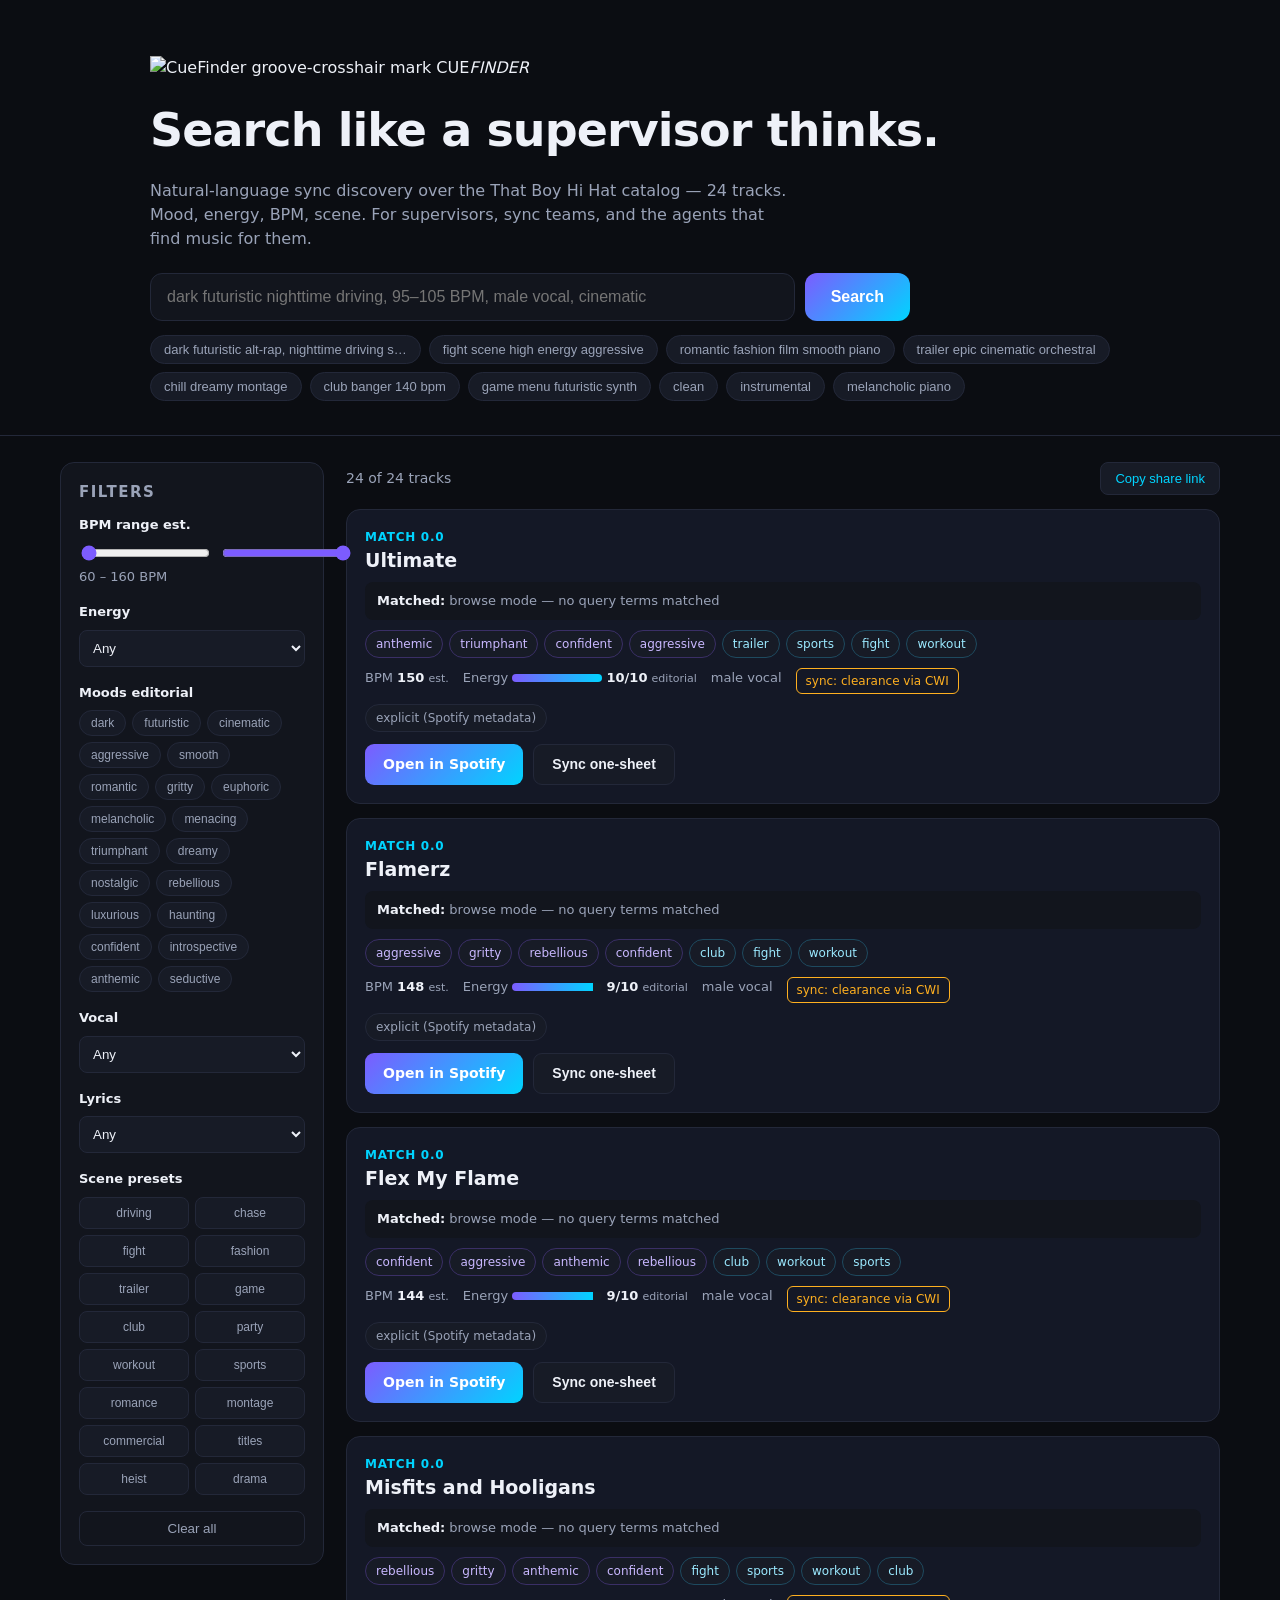
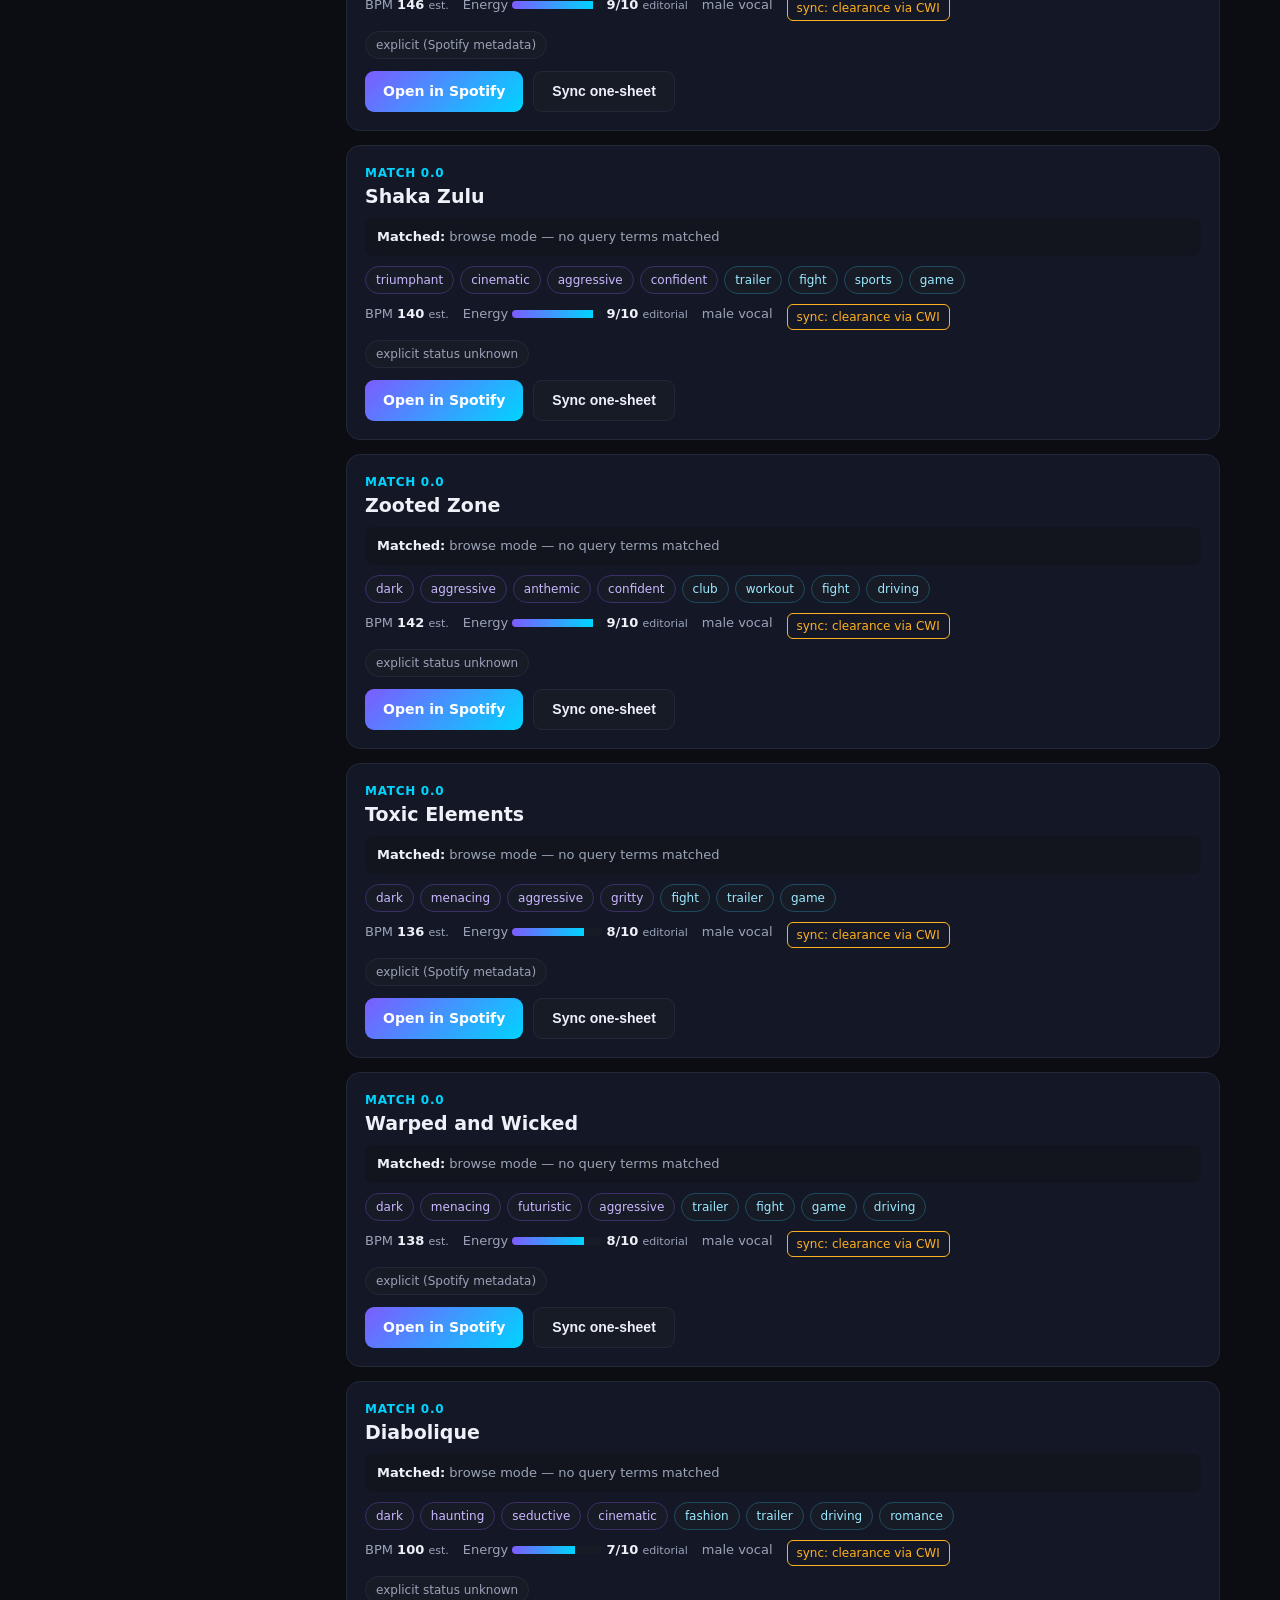
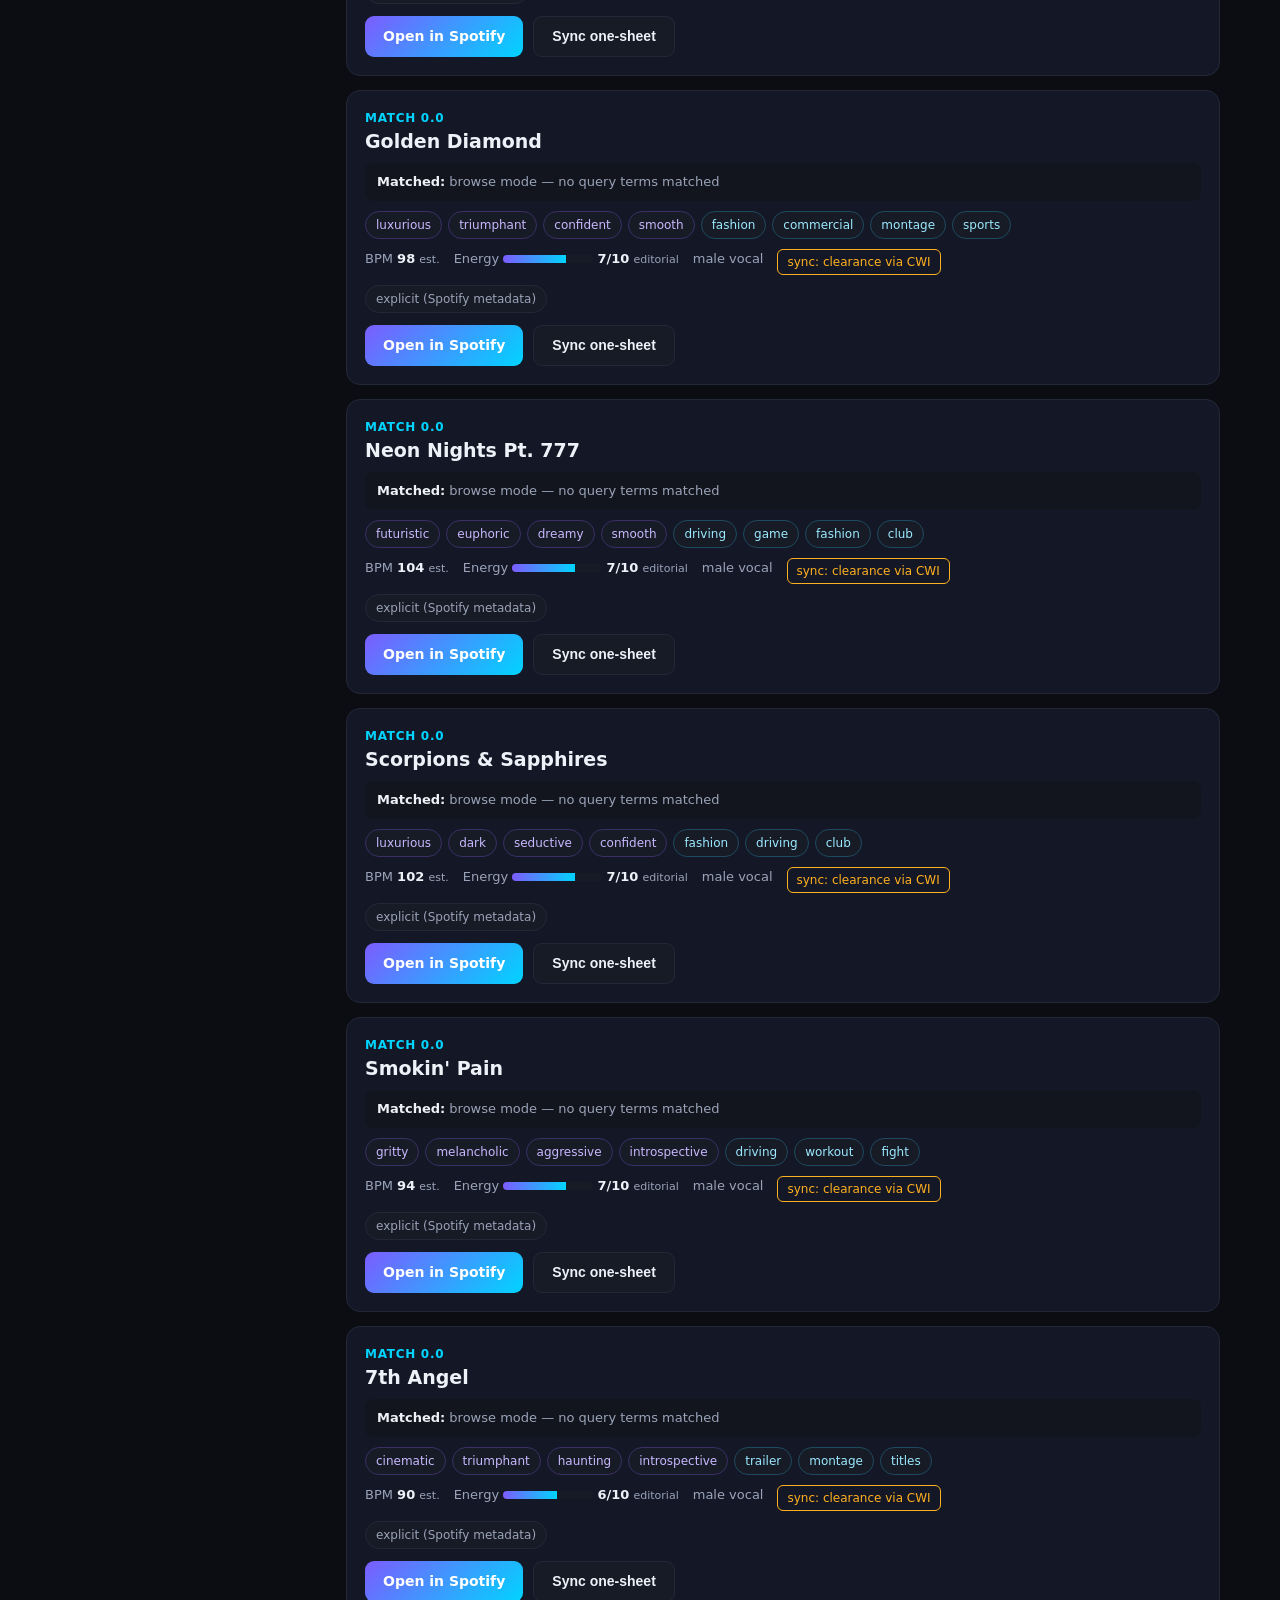
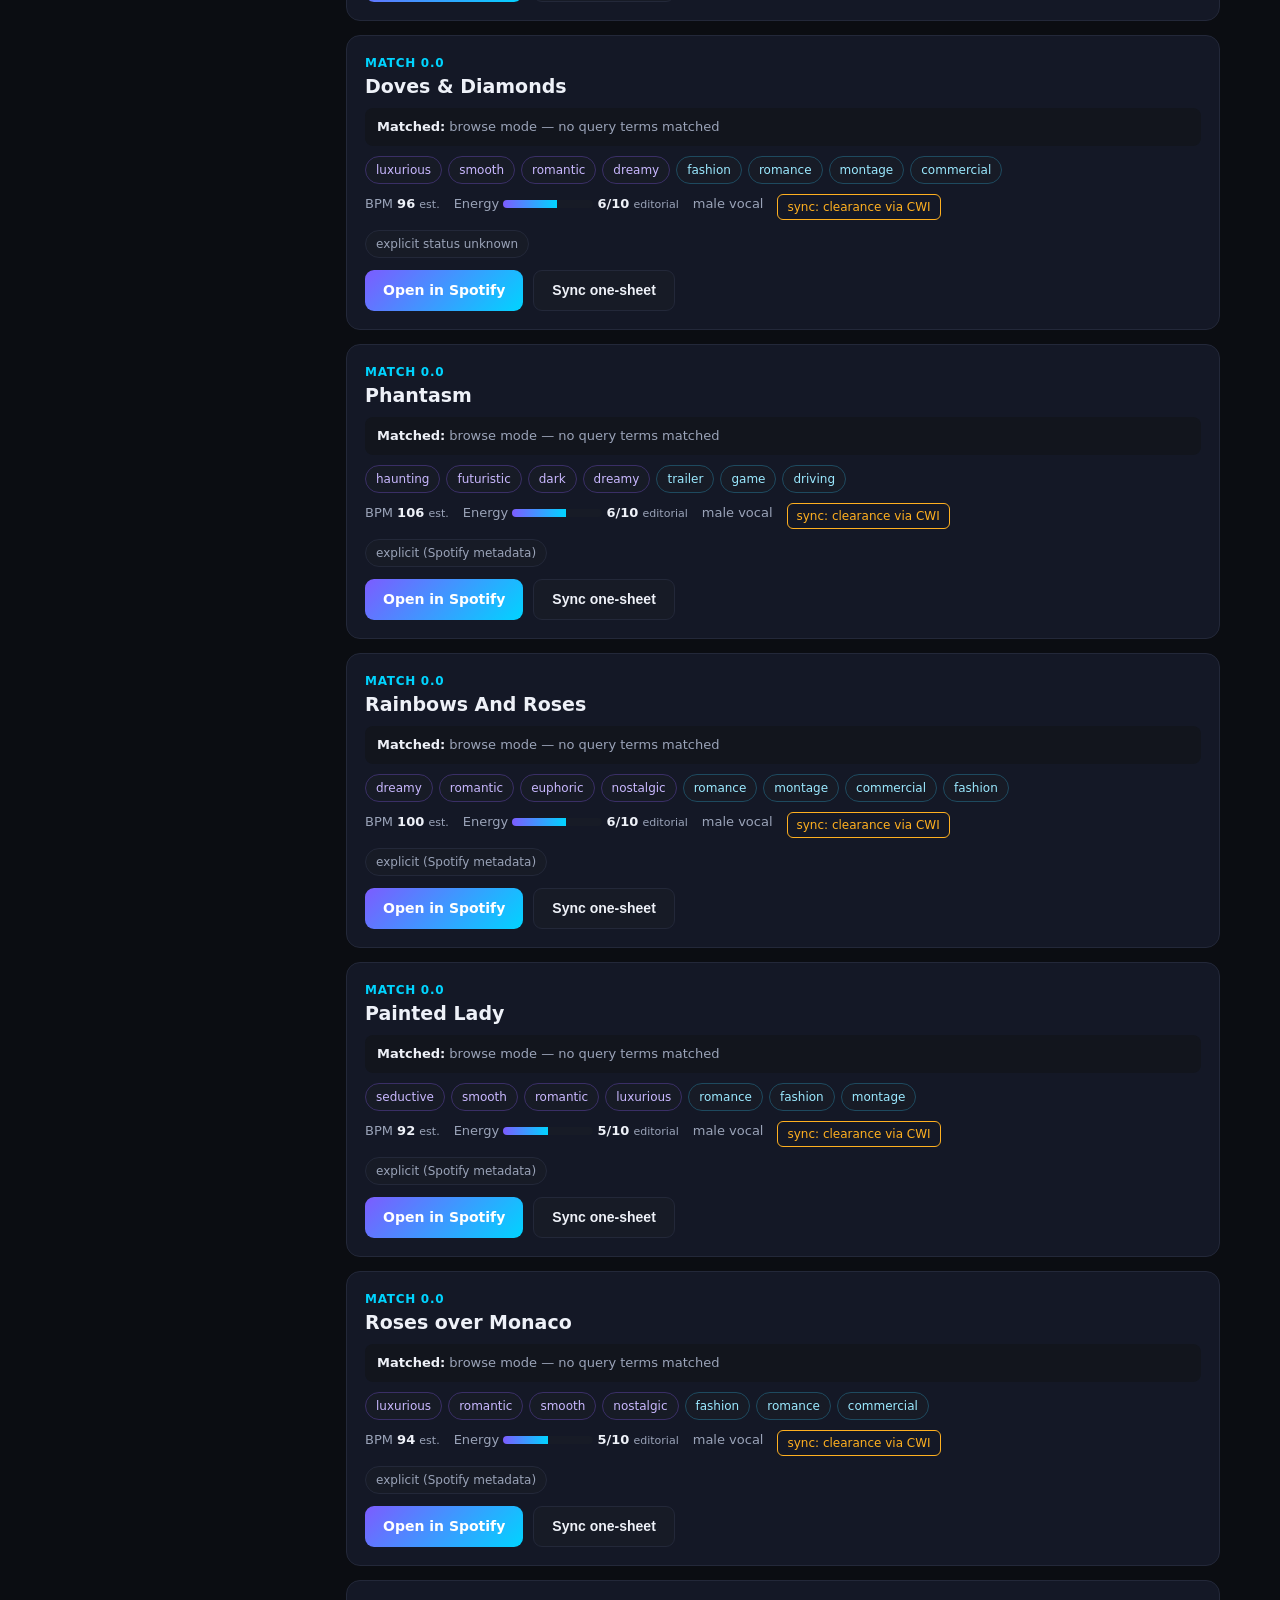
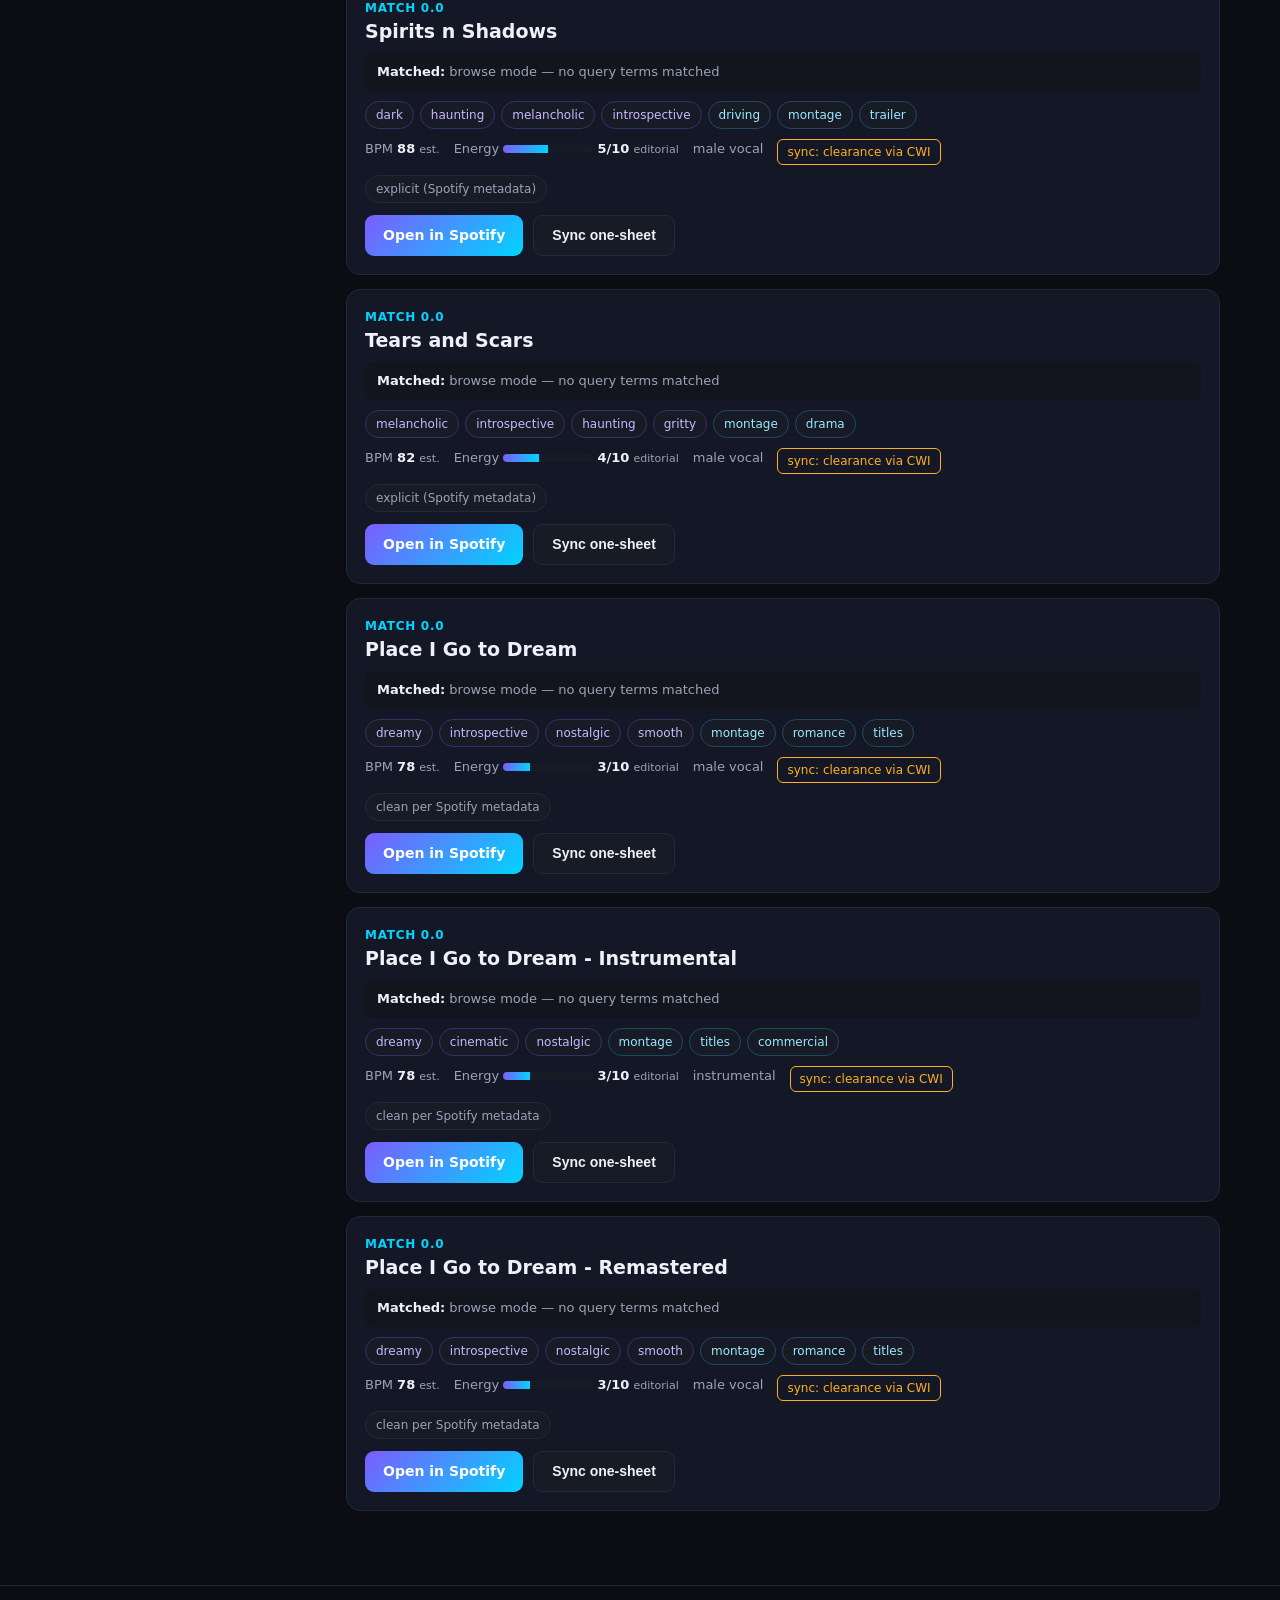
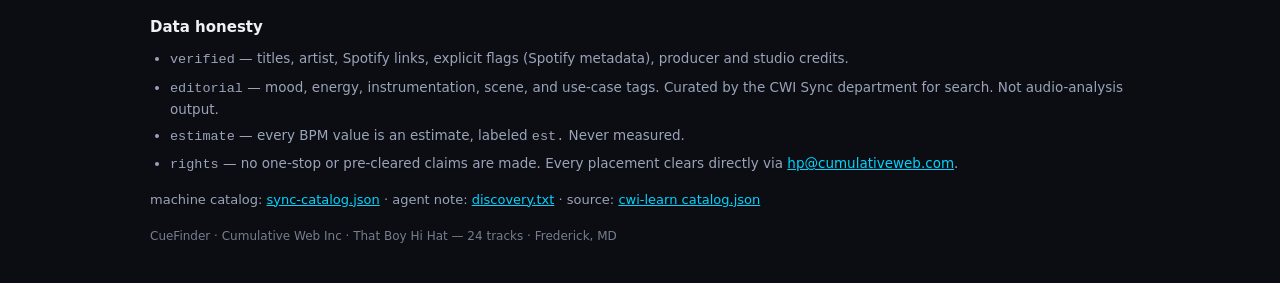
==== index.html @ 2aa414a5 "cuefinder brand v1: index.html" ====
<!DOCTYPE html>
<html lang="en">
<head>
<meta charset="UTF-8">
<meta name="viewport" content="width=device-width, initial-scale=1.0">
<title>CueFinder — Search like a supervisor thinks</title>
<meta name="description" content="CueFinder: natural-language sync discovery over the That Boy Hi Hat catalog. Mood, energy, BPM, scene — the way supervisors search.">
<link rel="icon" type="image/png" href="brand/favicon.png">
<link rel="preconnect" href="https://fonts.googleapis.com">
<link rel="preconnect" href="https://fonts.gstatic.com" crossorigin>
<link href="https://fonts.googleapis.com/css2?family=Space+Grotesk:wght@500;700&family=IBM+Plex+Mono:wght@400;500;600&display=swap" rel="stylesheet">
<link rel="stylesheet" href="styles.css">
</head>
<body>
<header class="hero">
  <div class="hero-inner">
    <div class="brandline">
      <img src="brand/cuefinder-mark.png" alt="CueFinder groove-crosshair mark">
      <span class="wordmark">CUE<em>FINDER</em></span>
    </div>
    <h1>Search like a <span class="thin">supervisor thinks.</span></h1>
    <p class="sub">Natural-language sync discovery over the That Boy Hi Hat catalog — 24 tracks.
      Mood, energy, BPM, scene. For supervisors, sync teams, and the agents that find music for them.</p>
    <div class="searchbar">
      <input id="q" type="text" autocomplete="off" spellcheck="false"
        placeholder="dark futuristic nighttime driving, 95–105 BPM, male vocal, cinematic">
      <button id="go">Search</button>
    </div>
    <div class="chips" id="example-chips"></div>
    <div class="parsed" id="parsed" hidden></div>
  </div>
</header>

<main>
  <aside class="filters" id="filters">
    <h2>Filters</h2>
    <div class="fgroup">
      <label>BPM range <span class="tag">est.</span></label>
      <div class="bpmrow">
        <input type="range" id="bpmMin" min="60" max="160" value="60" aria-label="Minimum BPM">
        <input type="range" id="bpmMax" min="60" max="160" value="160" aria-label="Maximum BPM">
      </div>
      <div class="bpmval"><span id="bpmMinVal">60</span> – <span id="bpmMaxVal">160</span> BPM</div>
    </div>
    <div class="fgroup">
      <label for="energy">Energy</label>
      <select id="energy">
        <option value="any">Any</option><option value="low">Low</option>
        <option value="mid">Mid</option><option value="high">High</option>
      </select>
    </div>
    <div class="fgroup">
      <label>Moods <span class="tag">editorial</span></label>
      <div class="moodchips" id="moodchips"></div>
    </div>
    <div class="fgroup"><label for="vocal">Vocal</label>
      <select id="vocal"><option value="any">Any</option><option value="male">Male vocal</option><option value="instrumental">Instrumental</option></select>
    </div>
    <div class="fgroup"><label for="cleanreq">Lyrics</label>
      <select id="cleanreq"><option value="any">Any</option><option value="clean">Clean</option><option value="explicit">Explicit</option></select>
    </div>
    <div class="fgroup">
      <label>Scene presets</label>
      <div class="scenebtns" id="scenebtns"></div>
    </div>
    <button class="clear" id="clear">Clear all</button>
  </aside>

  <section class="results">
    <div class="reshead"><span id="count"></span><button id="copylink" class="linkbtn">Copy share link</button></div>
    <div id="cards"></div>
  </section>
</main>

<div class="sheet" id="sheet" hidden>
  <div class="sheet-card">
    <button class="sheet-close" id="sheet-close" aria-label="Close">✕</button>
    <div id="sheet-body"></div>
  </div>
</div>

<footer>
  <div class="honesty">
    <h3>Data honesty</h3>
    <ul>
      <li><code>verified</code> — titles, artist, Spotify links, explicit flags (Spotify metadata), producer and studio credits.</li>
      <li><code>editorial</code> — mood, energy, instrumentation, scene, and use-case tags. Curated by the CWI Sync department for search. Not audio-analysis output.</li>
      <li><code>estimate</code> — every BPM value is an estimate, labeled <code>est.</code> Never measured.</li>
      <li><code>rights</code> — no one-stop or pre-cleared claims are made. Every placement clears directly via <a href="mailto:hp@cumulativeweb.com">hp@cumulativeweb.com</a>.</li>
    </ul>
    <p class="machine">machine catalog: <a href="sync-catalog.json">sync-catalog.json</a> ·
      agent note: <a href="discovery.txt">discovery.txt</a> ·
      source: <a href="https://cumulativewebinc.github.io/cwi-learn/catalog.json">cwi-learn catalog.json</a></p>
  </div>
  <p class="fine">CueFinder · Cumulative Web Inc · That Boy Hi Hat — 24 tracks · Frederick, MD</p>
</footer>

<script src="catalog.js"></script>
<script src="engine.js"></script>
<script src="app.js"></script>
</body>
</html>
---- styles.css ----
:root{
  --bg:#0b0d12; --panel:#12151d; --panel2:#171b26; --line:#232839;
  --ink:#eef1f8; --mut:#9aa3b8; --acc:#7c5cff; --acc2:#00d4ff;
  --good:#37d67a; --warn:#ffb020; --card:#141826;
}
*{box-sizing:border-box}
body{margin:0;background:radial-gradient(1200px 500px at 50% -10%,#1a1033 0%,var(--bg) 60%),var(--bg);color:var(--ink);
  font-family:Inter,system-ui,-apple-system,"Segoe UI",Roboto,sans-serif;line-height:1.5}
.hero{padding:56px 20px 34px;border-bottom:1px solid var(--line)}
.hero-inner{max-width:980px;margin:0 auto}
.brand{font-weight:800;letter-spacing:.14em;text-transform:uppercase;font-size:13px;color:var(--acc2)}
.brand .logo{color:var(--acc)}
h1{font-size:clamp(28px,5vw,46px);margin:.35em 0 .3em;letter-spacing:-.02em}
.sub{color:var(--mut);max-width:640px;margin:0 0 22px}
.searchbar{display:flex;gap:10px;max-width:760px}
.searchbar input{flex:1;background:var(--panel);border:1px solid var(--line);color:var(--ink);
  border-radius:12px;padding:14px 16px;font-size:16px;outline:none}
.searchbar input:focus{border-color:var(--acc)}
.searchbar button{background:linear-gradient(135deg,var(--acc),var(--acc2));border:0;color:#fff;font-weight:700;
  border-radius:12px;padding:0 26px;font-size:16px;cursor:pointer}
.chips{display:flex;flex-wrap:wrap;gap:8px;margin-top:14px}
.chips button{background:var(--panel2);border:1px solid var(--line);color:var(--mut);border-radius:999px;
  padding:6px 13px;font-size:13px;cursor:pointer}
.chips button:hover{color:var(--ink);border-color:var(--acc)}
.parsed{margin-top:14px;background:var(--panel);border:1px dashed var(--line);border-radius:10px;
  padding:10px 14px;font-size:13px;color:var(--mut);max-width:760px}
.parsed b{color:var(--acc2);font-weight:600}
main{display:flex;gap:22px;max-width:1200px;margin:0 auto;padding:26px 20px 60px;align-items:flex-start}
.filters{width:264px;flex-shrink:0;background:var(--panel);border:1px solid var(--line);border-radius:14px;padding:18px;position:sticky;top:16px}
.filters h2{margin:0 0 12px;font-size:15px;text-transform:uppercase;letter-spacing:.1em;color:var(--mut)}
.fgroup{margin-bottom:16px}
.fgroup label{display:block;font-size:13px;margin-bottom:8px;color:var(--ink);font-weight:600}
.est{color:var(--mut);font-weight:400;font-size:11px}
.bpmrow{display:flex;gap:8px}
.bpmrow input{flex:1;accent-color:var(--acc)}
.bpmval{font-size:13px;color:var(--mut);margin-top:4px}
.filters select{width:100%;background:var(--panel2);color:var(--ink);border:1px solid var(--line);border-radius:8px;padding:9px}
.moodchips{display:flex;flex-wrap:wrap;gap:6px}
.moodchips button{background:var(--panel2);border:1px solid var(--line);color:var(--mut);border-radius:999px;
  padding:5px 11px;font-size:12px;cursor:pointer}
.moodchips button.on{background:var(--acc);border-color:var(--acc);color:#fff}
.scenebtns{display:grid;grid-template-columns:1fr 1fr;gap:6px}
.scenebtns button{background:var(--panel2);border:1px solid var(--line);color:var(--mut);border-radius:8px;
  padding:8px 6px;font-size:12px;cursor:pointer}
.scenebtns button.on{background:var(--acc2);border-color:var(--acc2);color:#04121a;font-weight:700}
.clear{width:100%;background:none;border:1px solid var(--line);color:var(--mut);border-radius:8px;padding:9px;cursor:pointer}
.clear:hover{color:var(--ink)}
.results{flex:1;min-width:0}
.reshead{display:flex;justify-content:space-between;align-items:center;margin-bottom:14px;color:var(--mut);font-size:14px}
.linkbtn{background:var(--panel2);border:1px solid var(--line);color:var(--acc2);border-radius:8px;padding:8px 14px;cursor:pointer;font-size:13px}
.card{background:var(--card);border:1px solid var(--line);border-radius:14px;padding:18px;margin-bottom:14px}
.card.top{border-color:var(--acc);box-shadow:0 0 0 1px var(--acc)}
.card h3{margin:0 0 4px;font-size:19px}
.card h3 a{color:var(--ink);text-decoration:none}
.card h3 a:hover{color:var(--acc2)}
.score{font-size:12px;color:var(--acc2);font-weight:700;letter-spacing:.06em}
.why{font-size:13px;color:var(--mut);margin:8px 0;background:var(--panel);border-radius:8px;padding:9px 12px}
.why b{color:var(--ink);font-weight:600}
.tags{display:flex;flex-wrap:wrap;gap:6px;margin:10px 0}
.tags span{background:var(--panel2);border:1px solid var(--line);border-radius:999px;padding:4px 10px;font-size:12px;color:var(--mut)}
.tags span.mood{color:#c9b8ff;border-color:#3a2f66}
.tags span.scene{color:#9be9ff;border-color:#1e4a5f}
.meta{display:flex;flex-wrap:wrap;gap:14px;font-size:13px;color:var(--mut);margin:8px 0}
.meta b{color:var(--ink)}
.energybar{display:inline-block;width:90px;height:8px;background:var(--panel2);border-radius:99px;overflow:hidden;vertical-align:middle}
.energybar i{display:block;height:100%;background:linear-gradient(90deg,var(--acc),var(--acc2))}
.rights{display:inline-block;font-size:12px;border:1px solid var(--warn);color:var(--warn);border-radius:6px;padding:3px 9px}
.actions{display:flex;gap:10px;margin-top:12px}
.btn{background:linear-gradient(135deg,var(--acc),var(--acc2));color:#fff;border:0;border-radius:9px;
  padding:10px 18px;font-weight:700;cursor:pointer;text-decoration:none;font-size:14px;display:inline-block}
.btn.ghost{background:var(--panel2);border:1px solid var(--line);color:var(--ink)}
.empty{background:var(--panel);border:1px dashed var(--line);border-radius:14px;padding:40px;text-align:center;color:var(--mut)}
.sheet{position:fixed;inset:0;background:rgba(4,6,10,.78);display:flex;align-items:center;justify-content:center;z-index:50;padding:18px}
.sheet[hidden]{display:none}
.sheet-card{background:var(--panel);border:1px solid var(--line);border-radius:16px;max-width:620px;width:100%;
  max-height:88vh;overflow:auto;padding:28px;position:relative}
.sheet-close{position:absolute;top:14px;right:14px;background:var(--panel2);border:1px solid var(--line);
  color:var(--mut);border-radius:8px;width:32px;height:32px;cursor:pointer}
.sheet-card h2{margin-top:0}
.kv{display:grid;grid-template-columns:130px 1fr;gap:6px 12px;font-size:14px;margin:14px 0}
.kv dt{color:var(--mut)} .kv dd{margin:0}
.pipe{list-style:none;padding:0;margin:12px 0}
.pipe li{padding:9px 12px;border:1px solid var(--line);border-radius:9px;margin-bottom:8px;font-size:13px;background:var(--panel2)}
.pipe li b{color:var(--acc2)}
.pipe .glabel{font-size:11px;color:var(--mut);display:block;margin-top:2px}
.contactbox{background:var(--panel2);border:1px solid var(--acc);border-radius:10px;padding:14px;margin-top:16px;font-size:14px}
.contactbox a{color:var(--acc2);font-weight:700}
footer{border-top:1px solid var(--line);padding:30px 20px 46px;color:var(--mut)}
footer .honesty,footer .fine{max-width:980px;margin:0 auto}
footer h3{color:var(--ink);font-size:15px;margin:0 0 10px}
footer ul{margin:0 0 14px;padding-left:20px;font-size:13.5px}
footer li{margin-bottom:6px}
footer a{color:var(--acc2)}
.machine{font-size:13px}
.fine{font-size:12px;margin-top:18px!important;opacity:.75}
@media(max-width:860px){main{flex-direction:column}.filters{width:100%;position:static}.searchbar{flex-direction:column}}
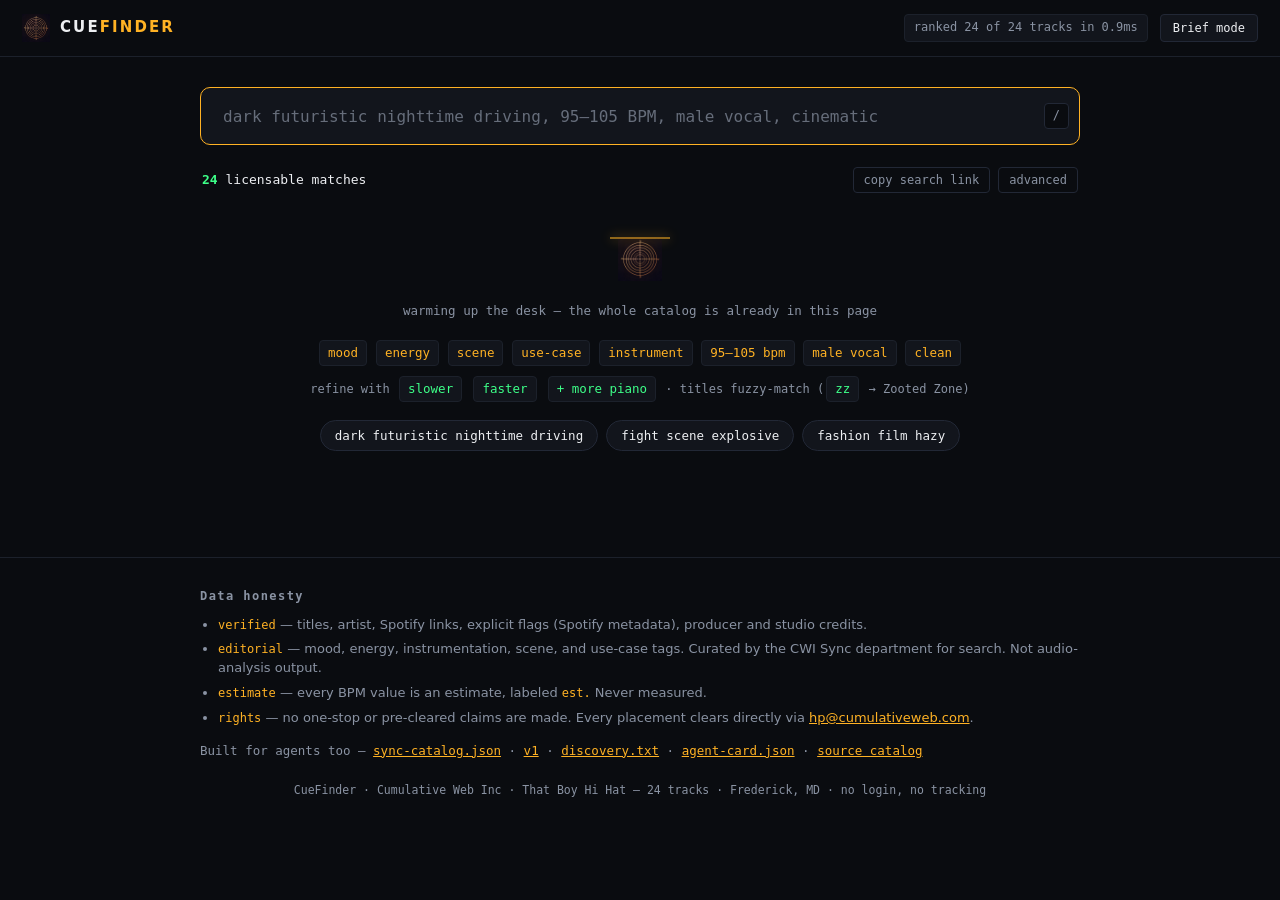
==== commit ff8d196a: "Command-palette surface + competitive edges + scale/tech/excellence - Command-palette search hero: a" ====
--- a/index.html
+++ b/index.html
@@ -4,95 +4,135 @@
 <meta charset="UTF-8">
 <meta name="viewport" content="width=device-width, initial-scale=1.0">
 <title>CueFinder — Search like a supervisor thinks</title>
-<meta name="description" content="CueFinder: natural-language sync discovery over the That Boy Hi Hat catalog. Mood, energy, BPM, scene — the way supervisors search.">
+<meta name="description" content="CueFinder: natural-language sync discovery over the That Boy Hi Hat catalog — 24 tracks. Mood, energy, BPM, scene. No login. Every result licensable via direct clearance.">
+<link rel="canonical" href="https://cumulativewebinc.github.io/cwi-cuefinder/">
+<meta property="og:type" content="website">
+<meta property="og:site_name" content="CueFinder">
+<meta property="og:title" content="CueFinder — Search like a supervisor thinks">
+<meta property="og:description" content="Natural-language sync discovery over the That Boy Hi Hat catalog. 24 tracks, no login, every result licensable.">
+<meta property="og:url" content="https://cumulativewebinc.github.io/cwi-cuefinder/">
+<meta property="og:image" content="https://cumulativewebinc.github.io/cwi-cuefinder/brand/og.png">
+<meta name="twitter:card" content="summary_large_image">
+<meta name="twitter:title" content="CueFinder — Search like a supervisor thinks">
+<meta name="twitter:description" content="Natural-language sync discovery over the That Boy Hi Hat catalog. 24 tracks, no login, every result licensable.">
+<meta name="twitter:image" content="https://cumulativewebinc.github.io/cwi-cuefinder/brand/og.png">
 <link rel="icon" type="image/png" href="brand/favicon.png">
 <link rel="preconnect" href="https://fonts.googleapis.com">
 <link rel="preconnect" href="https://fonts.gstatic.com" crossorigin>
 <link href="https://fonts.googleapis.com/css2?family=Space+Grotesk:wght@500;700&family=IBM+Plex+Mono:wght@400;500;600&display=swap" rel="stylesheet">
+<link rel="stylesheet" href="brand/tokens.css">
 <link rel="stylesheet" href="styles.css">
 </head>
 <body>
-<header class="hero">
-  <div class="hero-inner">
-    <div class="brandline">
-      <img src="brand/cuefinder-mark.png" alt="CueFinder groove-crosshair mark">
-      <span class="wordmark">CUE<em>FINDER</em></span>
-    </div>
-    <h1>Search like a <span class="thin">supervisor thinks.</span></h1>
-    <p class="sub">Natural-language sync discovery over the That Boy Hi Hat catalog — 24 tracks.
-      Mood, energy, BPM, scene. For supervisors, sync teams, and the agents that find music for them.</p>
-    <div class="searchbar">
-      <input id="q" type="text" autocomplete="off" spellcheck="false"
-        placeholder="dark futuristic nighttime driving, 95–105 BPM, male vocal, cinematic">
-      <button id="go">Search</button>
-    </div>
-    <div class="chips" id="example-chips"></div>
-    <div class="parsed" id="parsed" hidden></div>
+<a class="skip" href="#q">Skip to search</a>
+
+<header class="top">
+  <div class="brandline">
+    <img src="brand/cuefinder-mark.png" alt="CueFinder groove-crosshair mark" width="28" height="28">
+    <span class="wordmark">CUE<em>FINDER</em></span>
+  </div>
+  <div class="top-right">
+    <span class="timing" id="timing" aria-live="off" title="Local ranking time, measured on this device">ranked 24 tracks in —</span>
+    <button class="tbtn" id="briefbtn" aria-haspopup="dialog">Brief mode</button>
   </div>
 </header>
 
-<main>
-  <aside class="filters" id="filters">
-    <h2>Filters</h2>
-    <div class="fgroup">
-      <label>BPM range <span class="tag">est.</span></label>
-      <div class="bpmrow">
-        <input type="range" id="bpmMin" min="60" max="160" value="60" aria-label="Minimum BPM">
-        <input type="range" id="bpmMax" min="60" max="160" value="160" aria-label="Maximum BPM">
+<main class="deck">
+  <section class="palette" aria-label="Sync search">
+    <div class="bar" id="bar">
+      <div class="fchips" id="fchips" aria-label="Active search facets"></div>
+      <input id="q" type="text" autocomplete="off" spellcheck="false"
+        role="combobox" aria-expanded="true" aria-controls="rows" aria-activedescendant=""
+        aria-label="Search the catalog in natural language"
+        placeholder="dark futuristic nighttime driving, 95–105 BPM, male vocal, cinematic">
+      <kbd class="hint" title="Press / or Cmd+K to focus">/</kbd>
+    </div>
+
+    <div class="refine" id="refine" hidden aria-label="Query refinements"></div>
+
+    <div class="status">
+      <span id="count" aria-live="polite">24 licensable matches</span>
+      <span class="status-right">
+        <button class="linkbtn" id="copylink">copy search link</button>
+        <button class="linkbtn" id="advtoggle" aria-expanded="false">advanced</button>
+      </span>
+    </div>
+
+    <div class="empty" id="empty">
+      <div class="warm" aria-hidden="true">
+        <img src="brand/cuefinder-mark.png" alt="" width="44" height="44">
+        <span class="scanline"></span>
       </div>
-      <div class="bpmval"><span id="bpmMinVal">60</span> – <span id="bpmMaxVal">160</span> BPM</div>
+      <p class="warm-label">warming up the desk — the whole catalog is already in this page</p>
+      <div class="grammar" aria-label="Search grammar">
+        <p><code>mood</code> <code>energy</code> <code>scene</code> <code>use-case</code> <code>instrument</code> <code>95–105 bpm</code> <code>male vocal</code> <code>clean</code></p>
+        <p class="g-sub">refine with <code>slower</code> <code>faster</code> <code>+ more piano</code> · titles fuzzy-match (<code>zz</code> → Zooted Zone)</p>
+      </div>
+      <div class="examples" id="examples" aria-label="Example searches"></div>
+      <div class="recents" id="recents" hidden aria-label="Recent searches"></div>
     </div>
-    <div class="fgroup">
-      <label for="energy">Energy</label>
-      <select id="energy">
-        <option value="any">Any</option><option value="low">Low</option>
-        <option value="mid">Mid</option><option value="high">High</option>
-      </select>
+
+    <ul class="rows" id="rows" role="listbox" aria-label="Search results" hidden></ul>
+
+    <div class="adv" id="adv" hidden>
+      <div class="agroup">
+        <label>Moods <span class="tag">editorial</span></label>
+        <div class="moodchips" id="moodchips"></div>
+      </div>
+      <div class="agroup">
+        <label>Scene presets</label>
+        <div class="scenebtns" id="scenebtns"></div>
+      </div>
+      <div class="agroup">
+        <label>BPM range <span class="tag">est.</span></label>
+        <div class="bpmrow">
+          <input type="range" id="bpmMin" min="60" max="160" value="60" aria-label="Minimum BPM">
+          <input type="range" id="bpmMax" min="60" max="160" value="160" aria-label="Maximum BPM">
+        </div>
+        <div class="bpmval"><span id="bpmMinVal">60</span> – <span id="bpmMaxVal">160</span> BPM</div>
+      </div>
     </div>
-    <div class="fgroup">
-      <label>Moods <span class="tag">editorial</span></label>
-      <div class="moodchips" id="moodchips"></div>
-    </div>
-    <div class="fgroup"><label for="vocal">Vocal</label>
-      <select id="vocal"><option value="any">Any</option><option value="male">Male vocal</option><option value="instrumental">Instrumental</option></select>
-    </div>
-    <div class="fgroup"><label for="cleanreq">Lyrics</label>
-      <select id="cleanreq"><option value="any">Any</option><option value="clean">Clean</option><option value="explicit">Explicit</option></select>
-    </div>
-    <div class="fgroup">
-      <label>Scene presets</label>
-      <div class="scenebtns" id="scenebtns"></div>
-    </div>
-    <button class="clear" id="clear">Clear all</button>
-  </aside>
-
-  <section class="results">
-    <div class="reshead"><span id="count"></span><button id="copylink" class="linkbtn">Copy share link</button></div>
-    <div id="cards"></div>
   </section>
 </main>
 
-<div class="sheet" id="sheet" hidden>
+<div class="sheet" id="sheet" hidden role="dialog" aria-modal="true" aria-labelledby="sheet-title">
   <div class="sheet-card">
-    <button class="sheet-close" id="sheet-close" aria-label="Close">✕</button>
+    <button class="sheet-close" id="sheet-close" aria-label="Close one-sheet">✕</button>
     <div id="sheet-body"></div>
+  </div>
+</div>
+
+<div class="sheet" id="brief" hidden role="dialog" aria-modal="true" aria-labelledby="brief-title">
+  <div class="sheet-card">
+    <button class="sheet-close" id="brief-close" aria-label="Close brief mode">✕</button>
+    <h2 id="brief-title">Brief mode</h2>
+    <p class="brief-sub">Paste supervisor copy. CueFinder extracts descriptors and runs them as a query.</p>
+    <textarea id="brief-text" rows="6" aria-label="Paste supervisor brief copy"
+      placeholder="Need something dark and futuristic for a nighttime driving scene, around 100 BPM, male vocal, radio-safe…"></textarea>
+    <div class="brief-out" id="brief-out" hidden></div>
+    <div class="brief-actions">
+      <button class="gobtn" id="brief-run">Extract &amp; search</button>
+    </div>
   </div>
 </div>
 
 <footer>
   <div class="honesty">
-    <h3>Data honesty</h3>
+    <h2>Data honesty</h2>
     <ul>
       <li><code>verified</code> — titles, artist, Spotify links, explicit flags (Spotify metadata), producer and studio credits.</li>
       <li><code>editorial</code> — mood, energy, instrumentation, scene, and use-case tags. Curated by the CWI Sync department for search. Not audio-analysis output.</li>
       <li><code>estimate</code> — every BPM value is an estimate, labeled <code>est.</code> Never measured.</li>
       <li><code>rights</code> — no one-stop or pre-cleared claims are made. Every placement clears directly via <a href="mailto:hp@cumulativeweb.com">hp@cumulativeweb.com</a>.</li>
     </ul>
-    <p class="machine">machine catalog: <a href="sync-catalog.json">sync-catalog.json</a> ·
-      agent note: <a href="discovery.txt">discovery.txt</a> ·
-      source: <a href="https://cumulativewebinc.github.io/cwi-learn/catalog.json">cwi-learn catalog.json</a></p>
+    <p class="machine">Built for agents too —
+      <a href="sync-catalog.json">sync-catalog.json</a> ·
+      <a href="v1/sync-catalog.json">v1</a> ·
+      <a href="discovery.txt">discovery.txt</a> ·
+      <a href=".well-known/agent-card.json">agent-card.json</a> ·
+      <a href="https://cumulativewebinc.github.io/cwi-learn/catalog.json">source catalog</a></p>
   </div>
-  <p class="fine">CueFinder · Cumulative Web Inc · That Boy Hi Hat — 24 tracks · Frederick, MD</p>
+  <p class="fine">CueFinder · Cumulative Web Inc · That Boy Hi Hat — 24 tracks · Frederick, MD · no login, no tracking</p>
 </footer>
 
 <script src="catalog.js"></script>
--- a/brand/tokens.css
+++ b/brand/tokens.css
@@ -0,0 +1,23 @@
+/* CueFinder brand tokens — palette, type, motion. (BRAND.md, unchanged by design upgrades.)
+   Consumed by index.html, embed.html, and any surface under /brand/. */
+:root {
+  /* palette — "2AM at the supervisor's desk" */
+  --bg: #0A0C10;
+  --panel: #12151C;
+  --line: #222836;
+  --hairline: #1C212B;
+  --amber: #FFB224;
+  --green: #3DFF88;
+  --red: #FF5C5C;
+  --ink: #EDEFF2;
+  --mut: #8A93A3;
+
+  /* typography */
+  --font-brand: "Space Grotesk", system-ui, sans-serif;
+  --font-mono: "IBM Plex Mono", ui-monospace, SFMono-Regular, Menlo, monospace;
+  --font-body: system-ui, -apple-system, "Segoe UI", Roboto, sans-serif;
+
+  /* motion */
+  --ease-out: cubic-bezier(0.23, 1, 0.32, 1);
+  --ease-in-out: cubic-bezier(0.77, 0, 0.175, 1);
+}
--- a/styles.css
+++ b/styles.css
@@ -1,96 +1,260 @@
-:root{
-  --bg:#0b0d12; --panel:#12151d; --panel2:#171b26; --line:#232839;
-  --ink:#eef1f8; --mut:#9aa3b8; --acc:#7c5cff; --acc2:#00d4ff;
-  --good:#37d67a; --warn:#ffb020; --card:#141826;
-}
-*{box-sizing:border-box}
-body{margin:0;background:radial-gradient(1200px 500px at 50% -10%,#1a1033 0%,var(--bg) 60%),var(--bg);color:var(--ink);
-  font-family:Inter,system-ui,-apple-system,"Segoe UI",Roboto,sans-serif;line-height:1.5}
-.hero{padding:56px 20px 34px;border-bottom:1px solid var(--line)}
-.hero-inner{max-width:980px;margin:0 auto}
-.brand{font-weight:800;letter-spacing:.14em;text-transform:uppercase;font-size:13px;color:var(--acc2)}
-.brand .logo{color:var(--acc)}
-h1{font-size:clamp(28px,5vw,46px);margin:.35em 0 .3em;letter-spacing:-.02em}
-.sub{color:var(--mut);max-width:640px;margin:0 0 22px}
-.searchbar{display:flex;gap:10px;max-width:760px}
-.searchbar input{flex:1;background:var(--panel);border:1px solid var(--line);color:var(--ink);
-  border-radius:12px;padding:14px 16px;font-size:16px;outline:none}
-.searchbar input:focus{border-color:var(--acc)}
-.searchbar button{background:linear-gradient(135deg,var(--acc),var(--acc2));border:0;color:#fff;font-weight:700;
-  border-radius:12px;padding:0 26px;font-size:16px;cursor:pointer}
-.chips{display:flex;flex-wrap:wrap;gap:8px;margin-top:14px}
-.chips button{background:var(--panel2);border:1px solid var(--line);color:var(--mut);border-radius:999px;
-  padding:6px 13px;font-size:13px;cursor:pointer}
-.chips button:hover{color:var(--ink);border-color:var(--acc)}
-.parsed{margin-top:14px;background:var(--panel);border:1px dashed var(--line);border-radius:10px;
-  padding:10px 14px;font-size:13px;color:var(--mut);max-width:760px}
-.parsed b{color:var(--acc2);font-weight:600}
-main{display:flex;gap:22px;max-width:1200px;margin:0 auto;padding:26px 20px 60px;align-items:flex-start}
-.filters{width:264px;flex-shrink:0;background:var(--panel);border:1px solid var(--line);border-radius:14px;padding:18px;position:sticky;top:16px}
-.filters h2{margin:0 0 12px;font-size:15px;text-transform:uppercase;letter-spacing:.1em;color:var(--mut)}
-.fgroup{margin-bottom:16px}
-.fgroup label{display:block;font-size:13px;margin-bottom:8px;color:var(--ink);font-weight:600}
-.est{color:var(--mut);font-weight:400;font-size:11px}
-.bpmrow{display:flex;gap:8px}
-.bpmrow input{flex:1;accent-color:var(--acc)}
-.bpmval{font-size:13px;color:var(--mut);margin-top:4px}
-.filters select{width:100%;background:var(--panel2);color:var(--ink);border:1px solid var(--line);border-radius:8px;padding:9px}
-.moodchips{display:flex;flex-wrap:wrap;gap:6px}
-.moodchips button{background:var(--panel2);border:1px solid var(--line);color:var(--mut);border-radius:999px;
-  padding:5px 11px;font-size:12px;cursor:pointer}
-.moodchips button.on{background:var(--acc);border-color:var(--acc);color:#fff}
-.scenebtns{display:grid;grid-template-columns:1fr 1fr;gap:6px}
-.scenebtns button{background:var(--panel2);border:1px solid var(--line);color:var(--mut);border-radius:8px;
-  padding:8px 6px;font-size:12px;cursor:pointer}
-.scenebtns button.on{background:var(--acc2);border-color:var(--acc2);color:#04121a;font-weight:700}
-.clear{width:100%;background:none;border:1px solid var(--line);color:var(--mut);border-radius:8px;padding:9px;cursor:pointer}
-.clear:hover{color:var(--ink)}
-.results{flex:1;min-width:0}
-.reshead{display:flex;justify-content:space-between;align-items:center;margin-bottom:14px;color:var(--mut);font-size:14px}
-.linkbtn{background:var(--panel2);border:1px solid var(--line);color:var(--acc2);border-radius:8px;padding:8px 14px;cursor:pointer;font-size:13px}
-.card{background:var(--card);border:1px solid var(--line);border-radius:14px;padding:18px;margin-bottom:14px}
-.card.top{border-color:var(--acc);box-shadow:0 0 0 1px var(--acc)}
-.card h3{margin:0 0 4px;font-size:19px}
-.card h3 a{color:var(--ink);text-decoration:none}
-.card h3 a:hover{color:var(--acc2)}
-.score{font-size:12px;color:var(--acc2);font-weight:700;letter-spacing:.06em}
-.why{font-size:13px;color:var(--mut);margin:8px 0;background:var(--panel);border-radius:8px;padding:9px 12px}
-.why b{color:var(--ink);font-weight:600}
-.tags{display:flex;flex-wrap:wrap;gap:6px;margin:10px 0}
-.tags span{background:var(--panel2);border:1px solid var(--line);border-radius:999px;padding:4px 10px;font-size:12px;color:var(--mut)}
-.tags span.mood{color:#c9b8ff;border-color:#3a2f66}
-.tags span.scene{color:#9be9ff;border-color:#1e4a5f}
-.meta{display:flex;flex-wrap:wrap;gap:14px;font-size:13px;color:var(--mut);margin:8px 0}
-.meta b{color:var(--ink)}
-.energybar{display:inline-block;width:90px;height:8px;background:var(--panel2);border-radius:99px;overflow:hidden;vertical-align:middle}
-.energybar i{display:block;height:100%;background:linear-gradient(90deg,var(--acc),var(--acc2))}
-.rights{display:inline-block;font-size:12px;border:1px solid var(--warn);color:var(--warn);border-radius:6px;padding:3px 9px}
-.actions{display:flex;gap:10px;margin-top:12px}
-.btn{background:linear-gradient(135deg,var(--acc),var(--acc2));color:#fff;border:0;border-radius:9px;
-  padding:10px 18px;font-weight:700;cursor:pointer;text-decoration:none;font-size:14px;display:inline-block}
-.btn.ghost{background:var(--panel2);border:1px solid var(--line);color:var(--ink)}
-.empty{background:var(--panel);border:1px dashed var(--line);border-radius:14px;padding:40px;text-align:center;color:var(--mut)}
-.sheet{position:fixed;inset:0;background:rgba(4,6,10,.78);display:flex;align-items:center;justify-content:center;z-index:50;padding:18px}
-.sheet[hidden]{display:none}
-.sheet-card{background:var(--panel);border:1px solid var(--line);border-radius:16px;max-width:620px;width:100%;
-  max-height:88vh;overflow:auto;padding:28px;position:relative}
-.sheet-close{position:absolute;top:14px;right:14px;background:var(--panel2);border:1px solid var(--line);
-  color:var(--mut);border-radius:8px;width:32px;height:32px;cursor:pointer}
-.sheet-card h2{margin-top:0}
-.kv{display:grid;grid-template-columns:130px 1fr;gap:6px 12px;font-size:14px;margin:14px 0}
-.kv dt{color:var(--mut)} .kv dd{margin:0}
-.pipe{list-style:none;padding:0;margin:12px 0}
-.pipe li{padding:9px 12px;border:1px solid var(--line);border-radius:9px;margin-bottom:8px;font-size:13px;background:var(--panel2)}
-.pipe li b{color:var(--acc2)}
-.pipe .glabel{font-size:11px;color:var(--mut);display:block;margin-top:2px}
-.contactbox{background:var(--panel2);border:1px solid var(--acc);border-radius:10px;padding:14px;margin-top:16px;font-size:14px}
-.contactbox a{color:var(--acc2);font-weight:700}
-footer{border-top:1px solid var(--line);padding:30px 20px 46px;color:var(--mut)}
-footer .honesty,footer .fine{max-width:980px;margin:0 auto}
-footer h3{color:var(--ink);font-size:15px;margin:0 0 10px}
-footer ul{margin:0 0 14px;padding-left:20px;font-size:13.5px}
-footer li{margin-bottom:6px}
-footer a{color:var(--acc2)}
-.machine{font-size:13px}
-.fine{font-size:12px;margin-top:18px!important;opacity:.75}
-@media(max-width:860px){main{flex-direction:column}.filters{width:100%;position:static}.searchbar{flex-direction:column}}
+/* CueFinder — dense command-palette surface.
+ * Design contract: DESIGN-UPGRADE.md. Palette + type live in brand/tokens.css. */
+
+* { box-sizing: border-box; }
+html { background: var(--bg); }
+body {
+  margin: 0; background: var(--bg); color: var(--ink);
+  font-family: var(--font-body); font-size: 15px; line-height: 1.45;
+  -webkit-font-smoothing: antialiased;
+}
+code, .mono { font-family: var(--font-mono); }
+a { color: var(--amber); }
+:focus-visible { outline: 2px solid var(--amber); outline-offset: 2px; }
+
+.skip {
+  position: absolute; left: -9999px; top: 0; background: var(--amber); color: #000;
+  font-family: var(--font-mono); font-size: 13px; padding: 8px 12px; z-index: 99;
+}
+.skip:focus { left: 8px; top: 8px; }
+
+/* ---- top bar ---- */
+.top {
+  display: flex; align-items: center; justify-content: space-between;
+  padding: 14px 22px; border-bottom: 1px solid var(--hairline);
+}
+.brandline { display: flex; align-items: center; gap: 10px; }
+.brandline img { display: block; }
+.wordmark { font-family: var(--font-brand); font-weight: 700; letter-spacing: .14em; font-size: 15px; }
+.wordmark em { font-style: normal; color: var(--amber); }
+.top-right { display: flex; align-items: center; gap: 12px; }
+.timing {
+  font-family: var(--font-mono); font-size: 12px; color: var(--mut);
+  border: 1px solid var(--hairline); border-radius: 4px; padding: 4px 9px;
+  background: var(--panel); white-space: nowrap;
+}
+.tbtn {
+  font-family: var(--font-mono); font-size: 12px; color: var(--ink);
+  background: var(--panel); border: 1px solid var(--line); border-radius: 4px;
+  padding: 6px 12px; cursor: pointer;
+}
+.tbtn:hover { border-color: var(--amber); color: var(--amber); }
+
+/* ---- deck / palette ---- */
+.deck { display: flex; justify-content: center; padding: 30px 18px 60px; }
+.palette { width: 100%; max-width: 880px; }
+
+.bar {
+  display: flex; align-items: center; gap: 8px;
+  background: var(--panel); border: 1px solid var(--line); border-radius: 10px;
+  padding: 6px 10px; min-height: 58px;
+}
+.bar:focus-within { border-color: var(--amber); }
+.bar input {
+  flex: 1; min-width: 0; background: transparent; border: 0; outline: 0;
+  color: var(--ink); font-family: var(--font-mono); font-size: 16px; padding: 10px 4px;
+}
+.bar input::placeholder { color: var(--mut); opacity: .7; }
+kbd.hint {
+  font-family: var(--font-mono); font-size: 12px; color: var(--mut);
+  border: 1px solid var(--line); border-radius: 4px; padding: 3px 8px; background: var(--bg);
+  user-select: none;
+}
+
+.fchips { display: flex; gap: 6px; flex-wrap: wrap; }
+.fchip {
+  font-family: var(--font-mono); font-size: 11.5px; color: var(--amber);
+  border: 1px solid var(--amber); border-radius: 20px; padding: 4px 10px;
+  background: transparent; cursor: pointer; white-space: nowrap;
+}
+.fchip:hover { background: rgba(255,178,36,.12); }
+
+/* ---- refinements breadcrumb ---- */
+.refine { display: flex; gap: 6px; flex-wrap: wrap; margin-top: 10px; }
+.rchip {
+  font-family: var(--font-mono); font-size: 12px; color: var(--green);
+  border: 1px dashed var(--green); border-radius: 4px; padding: 4px 8px;
+  background: transparent; cursor: pointer;
+}
+.rchip::after { content: " \2715"; color: var(--mut); }
+.rchip:hover::after { color: var(--red); }
+
+/* ---- status line: count + copy link (competitive edges 4 & 6) ---- */
+.status {
+  display: flex; align-items: center; justify-content: space-between;
+  margin-top: 12px; padding: 0 2px;
+}
+#count { font-family: var(--font-mono); font-size: 13px; color: var(--ink); }
+#count .n { color: var(--green); font-weight: 600; }
+.status-right { display: flex; gap: 8px; }
+.linkbtn {
+  font-family: var(--font-mono); font-size: 12px; color: var(--mut);
+  background: transparent; border: 1px solid var(--line); border-radius: 4px;
+  padding: 5px 10px; cursor: pointer;
+}
+.linkbtn:hover { color: var(--amber); border-color: var(--amber); }
+
+/* ---- empty state: warming-up crosshair + scanline ---- */
+.empty { text-align: center; padding: 44px 20px 30px; }
+.warm { position: relative; display: inline-block; margin-bottom: 14px; }
+.warm img { display: block; animation: warmspin 9s linear infinite; }
+.warm .scanline {
+  position: absolute; left: -8px; right: -8px; top: 0; height: 2px;
+  background: var(--amber); opacity: .55; box-shadow: 0 0 12px var(--amber);
+  animation: scan 2.6s ease-in-out infinite;
+}
+@keyframes scan { 0%,100% { top: 0; } 50% { top: calc(100% - 2px); } }
+@keyframes warmspin { to { transform: rotate(360deg); } }
+.warm-label { font-family: var(--font-mono); font-size: 12.5px; color: var(--mut); margin: 0 0 18px; }
+.grammar code {
+  font-size: 12.5px; color: var(--amber); background: var(--panel);
+  border: 1px solid var(--hairline); border-radius: 4px; padding: 3px 8px; margin: 2px; display: inline-block;
+}
+.grammar p { margin: 6px 0; }
+.g-sub { font-family: var(--font-mono); font-size: 12px; color: var(--mut); }
+.g-sub code { color: var(--green); }
+.examples, .recents { margin-top: 16px; display: flex; gap: 8px; flex-wrap: wrap; justify-content: center; }
+.exchip, .recchip {
+  font-family: var(--font-mono); font-size: 12.5px; color: var(--ink);
+  background: var(--panel); border: 1px solid var(--line); border-radius: 20px;
+  padding: 7px 14px; cursor: pointer;
+}
+.exchip:hover, .recchip:hover { border-color: var(--amber); color: var(--amber); }
+.recents-label { width: 100%; font-family: var(--font-mono); font-size: 11px; color: var(--mut); letter-spacing: .1em; }
+
+/* ---- dense result rows (~64px, ten visible at 1440×900) ---- */
+.rows { list-style: none; margin: 14px 0 0; padding: 0; }
+.row {
+  display: flex; align-items: center; gap: 12px;
+  min-height: 64px; padding: 8px 12px;
+  border: 1px solid var(--hairline); border-radius: 8px; background: var(--panel);
+  margin-bottom: 6px; cursor: pointer;
+}
+.row:hover { border-color: var(--line); }
+.row[aria-selected="true"] { border-color: var(--amber); background: #161a22; }
+.r-idx {
+  font-family: var(--font-mono); font-size: 12px; color: var(--mut);
+  width: 20px; text-align: right; flex: none;
+}
+.r-wave { flex: none; display: block; }
+.r-main { flex: 1; min-width: 0; }
+.r-line1 { display: flex; align-items: baseline; gap: 10px; min-width: 0; }
+.r-title {
+  font-family: var(--font-brand); font-weight: 700; font-size: 15px; letter-spacing: .01em;
+  white-space: nowrap; overflow: hidden; text-overflow: ellipsis;
+}
+/* competitive edge 3: rights badge = most prominent element after the title */
+.r-rights {
+  flex: none; font-family: var(--font-mono); font-size: 10.5px; font-weight: 600; letter-spacing: .08em;
+  color: #0A0C10; background: var(--amber); border-radius: 3px; padding: 3px 7px;
+  white-space: nowrap;
+}
+.r-meta {
+  font-family: var(--font-mono); font-size: 11.5px; color: var(--mut);
+  white-space: nowrap; overflow: hidden; text-overflow: ellipsis;
+}
+/* competitive edge 2: mono explanation line, matched green, missed struck */
+.r-expl {
+  font-family: var(--font-mono); font-size: 12px; color: var(--green);
+  white-space: nowrap; overflow: hidden; text-overflow: ellipsis; margin-top: 3px;
+}
+.r-expl s { color: var(--mut); text-decoration-color: var(--red); opacity: .85; }
+.r-expl .browse { color: var(--mut); }
+.r-sim {
+  flex: none; font-family: var(--font-mono); font-size: 11px; color: var(--mut);
+  background: transparent; border: 1px solid var(--line); border-radius: 4px;
+  padding: 5px 9px; cursor: pointer; white-space: nowrap;
+}
+.r-sim:hover { color: var(--green); border-color: var(--green); }
+
+/* ---- advanced panel ---- */
+.adv {
+  margin-top: 14px; border: 1px solid var(--hairline); border-radius: 8px;
+  background: var(--panel); padding: 16px;
+}
+.agroup { margin-bottom: 14px; }
+.agroup:last-child { margin-bottom: 0; }
+.agroup > label { font-family: var(--font-mono); font-size: 12px; color: var(--mut); letter-spacing: .08em; display: block; margin-bottom: 8px; }
+.tag { font-size: 10.5px; color: var(--amber); border: 1px solid var(--amber); border-radius: 3px; padding: 1px 5px; }
+.moodchips, .scenebtns { display: flex; flex-wrap: wrap; gap: 6px; }
+.mchip, .sbtn {
+  font-family: var(--font-mono); font-size: 12px; color: var(--mut);
+  background: var(--bg); border: 1px solid var(--line); border-radius: 16px;
+  padding: 5px 12px; cursor: pointer;
+}
+.mchip.on { color: #0A0C10; background: var(--green); border-color: var(--green); font-weight: 600; }
+.sbtn.on { color: var(--amber); border-color: var(--amber); }
+.bpmrow { display: flex; gap: 10px; align-items: center; }
+.bpmrow input[type="range"] { flex: 1; accent-color: var(--amber); }
+.bpmval { font-family: var(--font-mono); font-size: 12.5px; color: var(--ink); margin-top: 6px; }
+
+/* ---- one-sheet + brief modal ---- */
+.sheet {
+  position: fixed; inset: 0; background: rgba(4,6,9,.78); z-index: 50;
+  display: flex; align-items: center; justify-content: center; padding: 20px;
+}
+.sheet[hidden] { display: none; }
+.sheet-card {
+  width: 100%; max-width: 620px; max-height: 88vh; overflow: auto;
+  background: var(--panel); border: 1px solid var(--line); border-radius: 12px;
+  padding: 26px; position: relative;
+}
+.sheet-close {
+  position: absolute; top: 12px; right: 12px; background: transparent; border: 0;
+  color: var(--mut); font-size: 18px; cursor: pointer; padding: 6px;
+}
+.sheet-close:hover { color: var(--red); }
+.sheet-card h2 { font-family: var(--font-brand); margin: 0 0 4px; font-size: 24px; }
+.sheet-card h2 .r-rights { font-size: 11px; vertical-align: middle; margin-left: 10px; }
+.prov { font-family: var(--font-mono); font-size: 11px; color: var(--mut); margin: 2px 0 14px; }
+.prov b { font-weight: 600; }
+.prov .v { color: var(--green); } .prov .e { color: var(--amber); } .prov .est { color: var(--amber); }
+.sheet-grid { display: grid; grid-template-columns: 1fr 1fr; gap: 10px 18px; margin: 14px 0; }
+.sheet-grid dt { font-family: var(--font-mono); font-size: 11px; color: var(--mut); letter-spacing: .08em; }
+.sheet-grid dd { margin: 2px 0 0; font-family: var(--font-mono); font-size: 13px; color: var(--ink); }
+.sheet-tags { font-family: var(--font-mono); font-size: 12.5px; color: var(--green); margin: 6px 0; }
+.sheet-note { font-size: 12.5px; color: var(--mut); border-left: 2px solid var(--line); padding-left: 10px; margin: 12px 0; }
+.sheet-actions { display: flex; gap: 10px; margin-top: 16px; flex-wrap: wrap; }
+.gobtn, .ghostbtn {
+  font-family: var(--font-mono); font-size: 13px; border-radius: 6px; padding: 9px 18px; cursor: pointer;
+}
+.gobtn { background: var(--amber); color: #0A0C10; border: 0; font-weight: 600; }
+.gobtn:hover { filter: brightness(1.08); }
+.ghostbtn { background: transparent; color: var(--ink); border: 1px solid var(--line); }
+.ghostbtn:hover { border-color: var(--amber); color: var(--amber); }
+.wave-cap { font-family: var(--font-mono); font-size: 10.5px; color: var(--mut); margin-top: 4px; }
+
+/* brief mode */
+.brief-sub { color: var(--mut); font-size: 13.5px; margin: 0 0 12px; }
+#brief-text {
+  width: 100%; background: var(--bg); color: var(--ink); border: 1px solid var(--line);
+  border-radius: 8px; font-family: var(--font-mono); font-size: 13.5px; padding: 12px; resize: vertical;
+}
+#brief-text:focus { border-color: var(--amber); outline: none; }
+.brief-out { margin-top: 12px; font-family: var(--font-mono); font-size: 12.5px; }
+.brief-out .b-mood { color: var(--green); } .brief-out .b-miss { color: var(--mut); }
+.brief-actions { margin-top: 12px; display: flex; gap: 10px; }
+
+/* ---- footer ---- */
+footer { border-top: 1px solid var(--hairline); padding: 30px 22px 40px; }
+.honesty { max-width: 880px; margin: 0 auto; }
+.honesty h2 { font-family: var(--font-mono); font-size: 12px; letter-spacing: .12em; color: var(--mut); margin: 0 0 10px; }
+.honesty ul { margin: 0; padding-left: 18px; font-size: 13px; color: var(--mut); }
+.honesty li { margin-bottom: 6px; }
+.honesty code { color: var(--amber); font-size: 12px; }
+.machine { font-family: var(--font-mono); font-size: 12.5px; color: var(--mut); margin-top: 14px; }
+.fine { text-align: center; font-family: var(--font-mono); font-size: 11.5px; color: var(--mut); margin-top: 22px; }
+
+/* ---- responsive ---- */
+@media (max-width: 640px) {
+  .r-meta { display: none; }
+  .r-sim { display: none; }
+  .timing { display: none; }
+  .sheet-grid { grid-template-columns: 1fr; }
+  .deck { padding: 18px 12px 40px; }
+}
+
+/* ---- reduced motion: every animation off ---- */
+@media (prefers-reduced-motion: reduce) {
+  *, *::before, *::after { animation: none !important; transition: none !important; }
+}
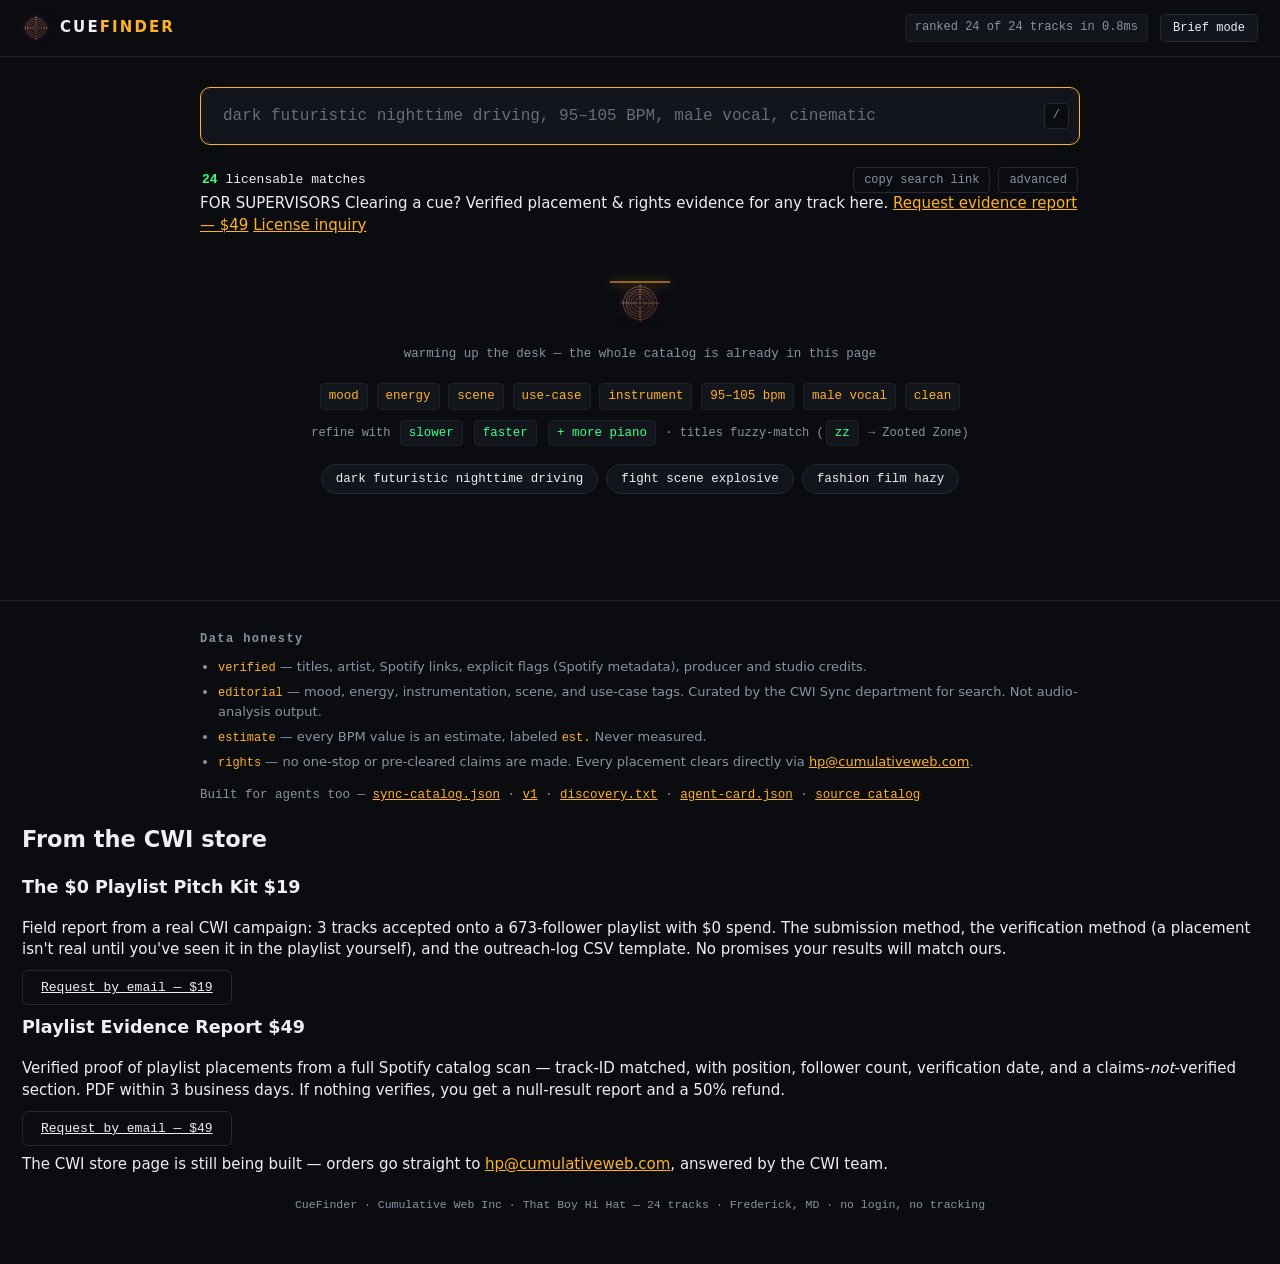
==== commit 9cf8956a: "cuefinder conversion layer: index.html" ====
--- a/index.html
+++ b/index.html
@@ -57,6 +57,13 @@
         <button class="linkbtn" id="advtoggle" aria-expanded="false">advanced</button>
       </span>
     </div>
+
+    <aside class="sup-strip" aria-label="For music supervisors">
+      <span class="sup-k">FOR SUPERVISORS</span>
+      <span class="sup-t">Clearing a cue? Verified placement &amp; rights evidence for any track here.</span>
+      <a class="sup-cta" href="mailto:hp@cumulativeweb.com?subject=CueFinder%20%E2%80%94%20evidence%20report%20request%20(%2449)&amp;body=Track%3A%20%5Btitle%5D%0AArtist%3A%20That%20Boy%20Hi%20Hat%0A%0APlease%20send%20the%20verified%20placement%20%26%20rights%20evidence%20report%20for%20this%20track.%0A%0AName%20%2F%20production%3A%0AUse%20case%3A">Request evidence report — $49</a>
+      <a class="sup-cta ghost" href="mailto:hp@cumulativeweb.com?subject=CueFinder%20%E2%80%94%20sync%20license%20inquiry&amp;body=Track(s)%20of%20interest%3A%0AUse%20case%20(film%2C%20TV%2C%20ad%2C%20game)%3A%0ATimeline%3A%0A%0AName%20%2F%20production%3A">License inquiry</a>
+    </aside>
 
     <div class="empty" id="empty">
       <div class="warm" aria-hidden="true">
@@ -132,6 +139,22 @@
       <a href=".well-known/agent-card.json">agent-card.json</a> ·
       <a href="https://cumulativewebinc.github.io/cwi-learn/catalog.json">source catalog</a></p>
   </div>
+  <div class="store-card" aria-label="CWI products">
+    <h2>From the CWI store</h2>
+    <div class="store-grid">
+      <article class="store-item">
+        <h3>The $0 Playlist Pitch Kit <span class="price">$19</span></h3>
+        <p>Field report from a real CWI campaign: 3 tracks accepted onto a 673-follower playlist with $0 spend. The submission method, the verification method (a placement isn't real until you've seen it in the playlist yourself), and the outreach-log CSV template. No promises your results will match ours.</p>
+        <a class="ghostbtn" href="mailto:hp@cumulativeweb.com?subject=Playlist%20Pitch%20Kit%20(%2419)%20%E2%80%94%20order%20request&amp;body=Please%20send%20ordering%20details%20for%20The%20%240%20Playlist%20Pitch%20Kit%20(%2419).%0A%0AName%3A">Request by email — $19</a>
+      </article>
+      <article class="store-item">
+        <h3>Playlist Evidence Report <span class="price">$49</span></h3>
+        <p>Verified proof of playlist placements from a full Spotify catalog scan — track-ID matched, with position, follower count, verification date, and a claims-<em>not</em>-verified section. PDF within 3 business days. If nothing verifies, you get a null-result report and a 50% refund.</p>
+        <a class="ghostbtn" href="mailto:hp@cumulativeweb.com?subject=Playlist%20Evidence%20Report%20(%2449)%20%E2%80%94%20order%20request&amp;body=Spotify%20artist%20link%3A%0APlaylists%20you%20believe%20you%27re%20on%3A%0A%0AName%3A">Request by email — $49</a>
+      </article>
+    </div>
+    <p class="store-note">The CWI store page is still being built — orders go straight to <a href="mailto:hp@cumulativeweb.com">hp@cumulativeweb.com</a>, answered by the CWI team.</p>
+  </div>
   <p class="fine">CueFinder · Cumulative Web Inc · That Boy Hi Hat — 24 tracks · Frederick, MD · no login, no tracking</p>
 </footer>
 
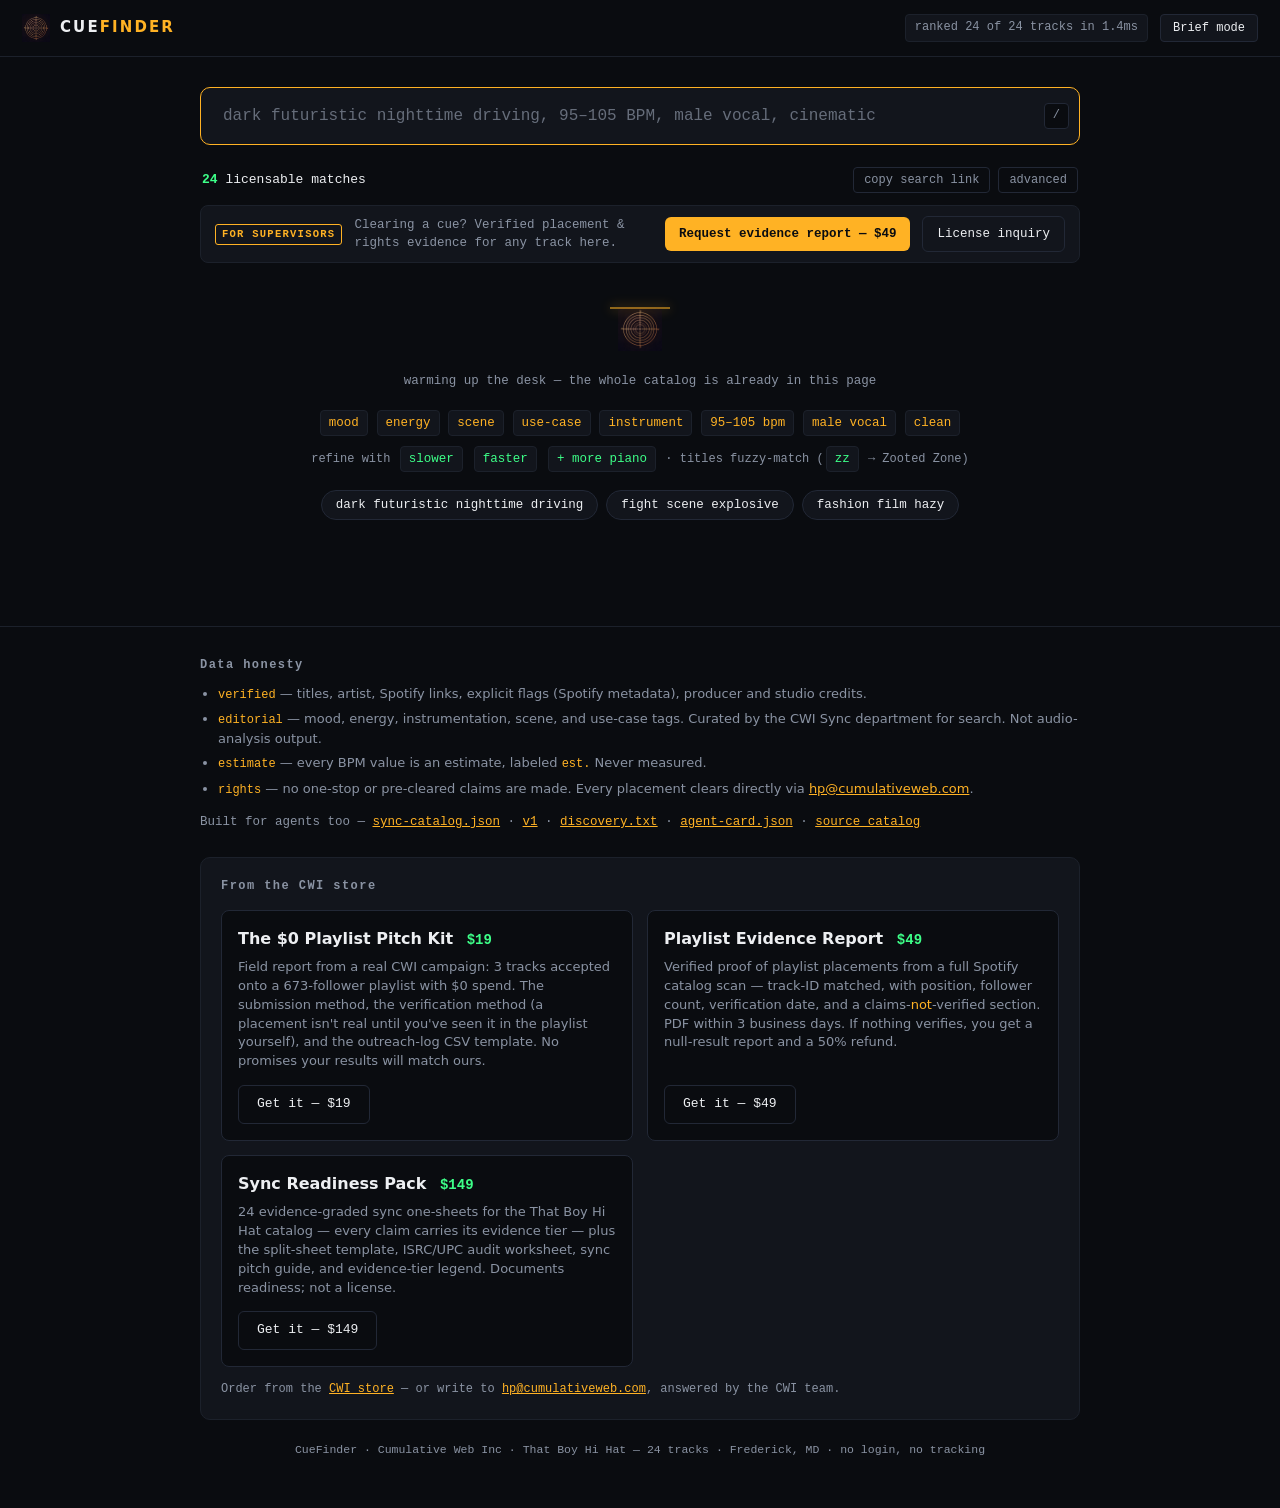
==== commit 0f8ba84e: "Store card: link to live CWI store + add Sync Readiness Pack item" ====
--- a/index.html
+++ b/index.html
@@ -145,15 +145,20 @@
       <article class="store-item">
         <h3>The $0 Playlist Pitch Kit <span class="price">$19</span></h3>
         <p>Field report from a real CWI campaign: 3 tracks accepted onto a 673-follower playlist with $0 spend. The submission method, the verification method (a placement isn't real until you've seen it in the playlist yourself), and the outreach-log CSV template. No promises your results will match ours.</p>
-        <a class="ghostbtn" href="mailto:hp@cumulativeweb.com?subject=Playlist%20Pitch%20Kit%20(%2419)%20%E2%80%94%20order%20request&amp;body=Please%20send%20ordering%20details%20for%20The%20%240%20Playlist%20Pitch%20Kit%20(%2419).%0A%0AName%3A">Request by email — $19</a>
+        <a class="ghostbtn" href="https://cumulativewebinc.github.io/cwi-store/#pitch-kit">Get it — $19</a>
       </article>
       <article class="store-item">
         <h3>Playlist Evidence Report <span class="price">$49</span></h3>
         <p>Verified proof of playlist placements from a full Spotify catalog scan — track-ID matched, with position, follower count, verification date, and a claims-<em>not</em>-verified section. PDF within 3 business days. If nothing verifies, you get a null-result report and a 50% refund.</p>
-        <a class="ghostbtn" href="mailto:hp@cumulativeweb.com?subject=Playlist%20Evidence%20Report%20(%2449)%20%E2%80%94%20order%20request&amp;body=Spotify%20artist%20link%3A%0APlaylists%20you%20believe%20you%27re%20on%3A%0A%0AName%3A">Request by email — $49</a>
+        <a class="ghostbtn" href="https://cumulativewebinc.github.io/cwi-store/#evidence-report">Get it — $49</a>
+      </article>
+      <article class="store-item">
+        <h3>Sync Readiness Pack <span class="price">$149</span></h3>
+        <p>24 evidence-graded sync one-sheets for the That Boy Hi Hat catalog — every claim carries its evidence tier — plus the split-sheet template, ISRC/UPC audit worksheet, sync pitch guide, and evidence-tier legend. Documents readiness; not a license.</p>
+        <a class="ghostbtn" href="https://cumulativewebinc.github.io/cwi-store/#sync-pack">Get it — $149</a>
       </article>
     </div>
-    <p class="store-note">The CWI store page is still being built — orders go straight to <a href="mailto:hp@cumulativeweb.com">hp@cumulativeweb.com</a>, answered by the CWI team.</p>
+    <p class="store-note">Order from the <a href="https://cumulativewebinc.github.io/cwi-store/">CWI store</a> — or write to <a href="mailto:hp@cumulativeweb.com">hp@cumulativeweb.com</a>, answered by the CWI team.</p>
   </div>
   <p class="fine">CueFinder · Cumulative Web Inc · That Boy Hi Hat — 24 tracks · Frederick, MD · no login, no tracking</p>
 </footer>
--- a/styles.css
+++ b/styles.css
@@ -252,7 +252,55 @@
   .timing { display: none; }
   .sheet-grid { grid-template-columns: 1fr; }
   .deck { padding: 18px 12px 40px; }
-}
+  .store-grid { grid-template-columns: 1fr; }
+}
+
+/* ---- supervisor conversion strip: professional instrument, not a pop-up ----
+ * Static, quiet, same panel language as the search bar. No animation. */
+.sup-strip {
+  display: flex; align-items: center; gap: 12px; flex-wrap: wrap;
+  margin-top: 12px; padding: 10px 14px;
+  background: var(--panel); border: 1px solid var(--hairline); border-radius: 8px;
+  font-family: var(--font-mono); font-size: 12.5px; color: var(--mut);
+}
+.sup-k {
+  font-size: 10.5px; font-weight: 600; letter-spacing: .12em; color: var(--amber);
+  border: 1px solid var(--amber); border-radius: 3px; padding: 2px 6px; white-space: nowrap;
+}
+.sup-t { flex: 1 1 200px; }
+.sup-cta {
+  color: #0A0C10; background: var(--amber); border-radius: 6px;
+  font-weight: 600; font-size: 12.5px; padding: 8px 14px; text-decoration: none; white-space: nowrap;
+}
+.sup-cta:hover { filter: brightness(1.08); }
+.sup-cta.ghost {
+  background: transparent; color: var(--ink); border: 1px solid var(--line); font-weight: 400;
+}
+.sup-cta.ghost:hover { border-color: var(--amber); color: var(--amber); filter: none; }
+
+/* ---- footer store card: one tasteful product panel ---- */
+.store-card {
+  max-width: 880px; margin: 26px auto 0; padding: 20px;
+  background: var(--panel); border: 1px solid var(--hairline); border-radius: 10px;
+}
+.store-card h2 {
+  font-family: var(--font-mono); font-size: 12px; letter-spacing: .12em; color: var(--mut); margin: 0 0 14px;
+}
+.store-grid { display: grid; grid-template-columns: 1fr 1fr; gap: 14px; }
+.store-item {
+  border: 1px solid var(--line); border-radius: 8px; padding: 16px;
+  background: var(--bg); display: flex; flex-direction: column;
+}
+.store-item h3 { font-family: var(--font-brand); font-size: 16px; margin: 0 0 8px; color: var(--ink); }
+.store-item .price { font-family: var(--font-mono); color: var(--green); font-size: 14px; margin-left: 8px; }
+.store-item p { font-size: 13px; color: var(--mut); margin: 0 0 14px; flex: 1; }
+.store-item p em { font-style: normal; color: var(--amber); }
+.store-note { font-family: var(--font-mono); font-size: 12px; color: var(--mut); margin: 14px 0 0; }
+
+/* anchors used as action buttons */
+.sheet-actions a.gobtn, .sheet-actions a.ghostbtn,
+.store-item a.ghostbtn { display: inline-block; text-decoration: none; }
+.store-item a.ghostbtn { align-self: flex-start; }
 
 /* ---- reduced motion: every animation off ---- */
 @media (prefers-reduced-motion: reduce) {
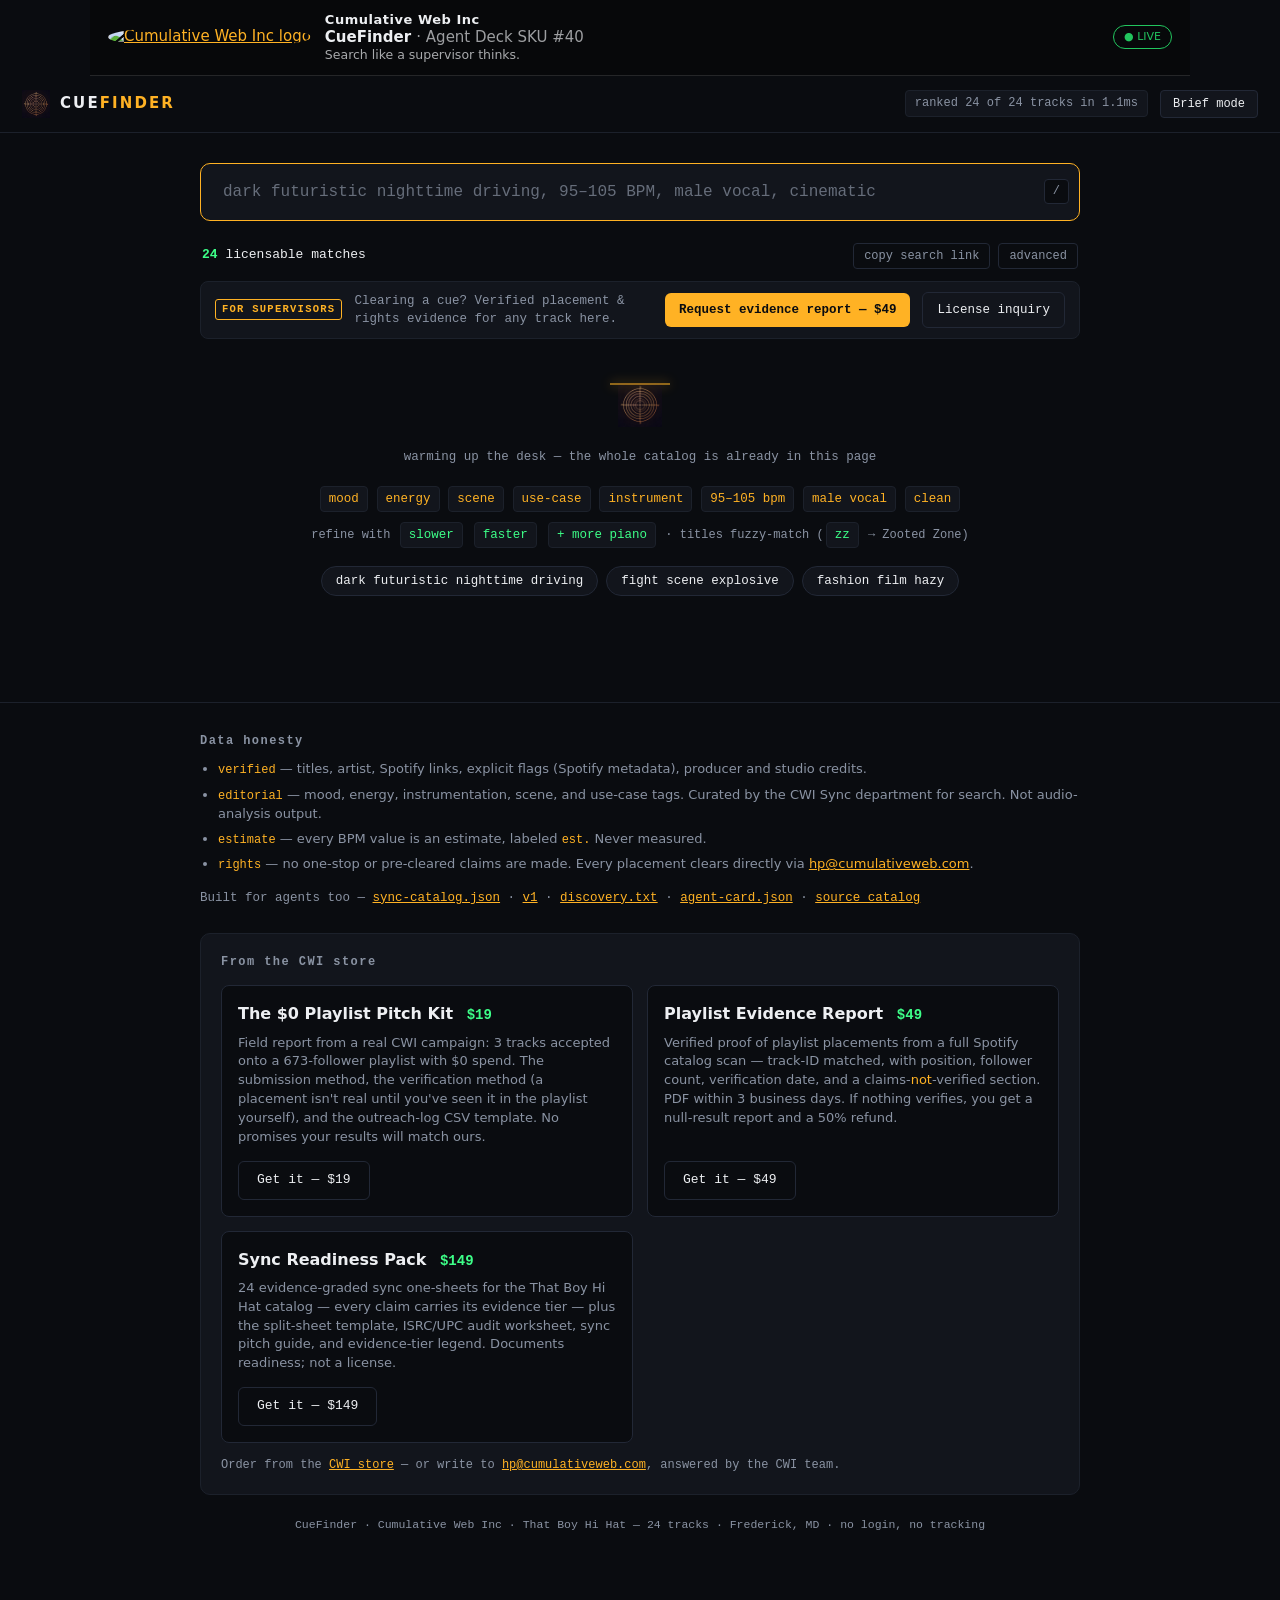
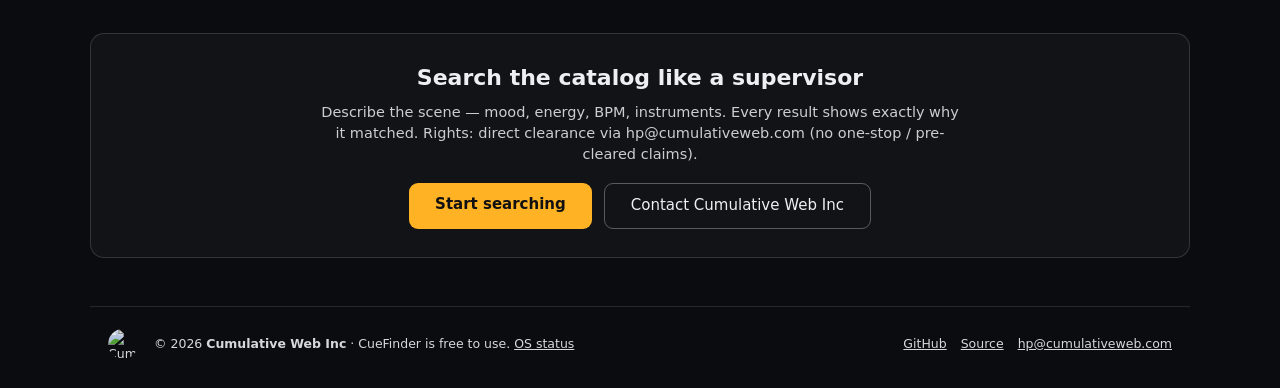
==== commit bd38fb86: "OS retrofit wave 2 (slot 24): brand, CTA, metadata, os-fit [index.html]" ====
--- a/index.html
+++ b/index.html
@@ -22,8 +22,32 @@
 <link href="https://fonts.googleapis.com/css2?family=Space+Grotesk:wght@500;700&family=IBM+Plex+Mono:wght@400;500;600&display=swap" rel="stylesheet">
 <link rel="stylesheet" href="brand/tokens.css">
 <link rel="stylesheet" href="styles.css">
+<!-- CWI-OS:head -->
+<meta name="description" content="Search like a supervisor thinks.. Natural-language sync search over the 24-track That Boy Hi Hat catalog: moods, BPM, instrumentation, scenes, use cases — with transparent match explanations and">
+<link rel="canonical" href="https://cumulativewebinc.github.io/cwi-cuefinder/">
+<link rel="icon" href="brand/cwi-logo.jpg">
+<meta name="theme-color" content="#0b0b0e">
+<meta property="og:type" content="website">
+<meta property="og:site_name" content="Cumulative Web Inc">
+<meta property="og:title" content="CueFinder — Search like a supervisor thinks.">
+<meta property="og:description" content="Natural-language sync search over the 24-track That Boy Hi Hat catalog: moods, BPM, instrumentation, scenes, use cases — with transparent match explanations and a DIRECT CLEARANCE badge on every resul">
+<meta property="og:url" content="https://cumulativewebinc.github.io/cwi-cuefinder/">
+<meta property="og:image" content="https://cumulativewebinc.github.io/cwi-cuefinder/brand/cwi-logo.jpg">
+<meta name="twitter:card" content="summary_large_image">
+<meta name="twitter:title" content="CueFinder — Search like a supervisor thinks.">
+<meta name="twitter:description" content="Natural-language sync search over the 24-track That Boy Hi Hat catalog: moods, BPM, instrumentation, scenes, use cases — with transparent match explanations and a DIRECT CLEARANCE badge on every resul">
+<meta name="twitter:image" content="https://cumulativewebinc.github.io/cwi-cuefinder/brand/cwi-logo.jpg">
+<script type="application/ld+json">{"@context": "https://schema.org", "@type": "SoftwareApplication", "name": "CueFinder", "applicationCategory": "DeveloperApplication", "operatingSystem": "Web", "url": "https://cumulativewebinc.github.io/cwi-cuefinder/", "author": {"@type": "Organization", "name": "Cumulative Web Inc", "url": "https://github.com/CumulativeWebInc"}, "offers": {"@type": "Offer", "price": "0", "priceCurrency": "USD"}, "description": "Natural-language sync search over the 24-track That Boy Hi Hat catalog: moods, BPM, instrumentation, scenes, use cases \u2014 with transparent match explanations and a DIRECT CLEARANCE badge on every result.", "isAccessibleForFree": true}</script>
 </head>
 <body>
+<!-- CWI-OS:brand-header -->
+<div class="cwi-os-header" style="display:flex;align-items:center;gap:14px;padding:12px 18px;border-bottom:1px solid rgba(255,255,255,.12);background:rgba(0,0,0,.35);max-width:1100px;margin:0 auto;">
+<a href="https://cumulativewebinc.github.io/cwi-cuefinder/" aria-label="Cumulative Web Inc — CueFinder home"><img src="brand/cwi-logo.jpg" alt="Cumulative Web Inc logo" style="width:44px;height:44px;border-radius:50%;object-fit:cover;flex:none;"></a>
+<div style="line-height:1.25;"><div style="font-weight:700;letter-spacing:.04em;font-size:13px;">Cumulative Web Inc</div>
+<div style="font-size:15px;font-weight:600;">CueFinder <span style="opacity:.65;font-weight:400;">· Agent Deck SKU #40</span></div>
+<div style="font-size:12.5px;opacity:.7;">Search like a supervisor thinks.</div></div>
+<span style="margin-left:auto;font-size:11px;padding:3px 10px;border:1px solid #22c55e;border-radius:999px;color:#22c55e;">● LIVE</span>
+</div>
 <a class="skip" href="#q">Skip to search</a>
 
 <header class="top">
@@ -166,5 +190,23 @@
 <script src="catalog.js"></script>
 <script src="engine.js"></script>
 <script src="app.js"></script>
+
+<!-- CWI-OS:cta -->
+<section class="cwi-os-cta" style="max-width:1100px;margin:48px auto;padding:28px 22px;border:1px solid rgba(255,255,255,.14);border-radius:14px;text-align:center;background:rgba(255,255,255,.03);">
+<h2 style="margin:0 0 8px;font-size:22px;">Search the catalog like a supervisor</h2>
+<p style="margin:0 auto 18px;max-width:640px;opacity:.85;font-size:14.5px;">Describe the scene — mood, energy, BPM, instruments. Every result shows exactly why it matched. Rights: direct clearance via hp@cumulativeweb.com (no one-stop / pre-cleared claims).</p>
+<div style="display:flex;gap:12px;justify-content:center;flex-wrap:wrap;">
+<a href="https://cumulativewebinc.github.io/cwi-cuefinder/" style="padding:11px 26px;border-radius:9px;background:#FFB224;color:#111;font-weight:700;text-decoration:none;">Start searching</a>
+<a href="mailto:hp@cumulativeweb.com" style="padding:11px 26px;border-radius:9px;border:1px solid rgba(255,255,255,.3);color:inherit;text-decoration:none;">Contact Cumulative Web Inc</a>
+</div></section>
+<!-- CWI-OS:brand-footer -->
+<footer class="cwi-os-footer" style="max-width:1100px;margin:40px auto 0;padding:22px 18px 30px;border-top:1px solid rgba(255,255,255,.12);display:flex;gap:16px;align-items:center;flex-wrap:wrap;font-size:12.5px;opacity:.9;">
+<img src="brand/cwi-logo.jpg" alt="Cumulative Web Inc logo" style="width:30px;height:30px;border-radius:50%;object-fit:cover;">
+<div>© 2026 <strong>Cumulative Web Inc</strong> · CueFinder is free to use. <a href="https://cumulativewebinc.github.io/cwi-cuefinder/os-fit/completion-verdict.json" style="color:inherit;">OS status</a></div>
+<div style="margin-left:auto;display:flex;gap:14px;">
+<a href="https://github.com/CumulativeWebInc" target="_blank" rel="noopener" style="color:inherit;">GitHub</a>
+<a href="https://github.com/CumulativeWebInc/cwi-cuefinder" target="_blank" rel="noopener" style="color:inherit;">Source</a>
+<a href="mailto:hp@cumulativeweb.com" style="color:inherit;">hp@cumulativeweb.com</a></div>
+</footer>
 </body>
 </html>
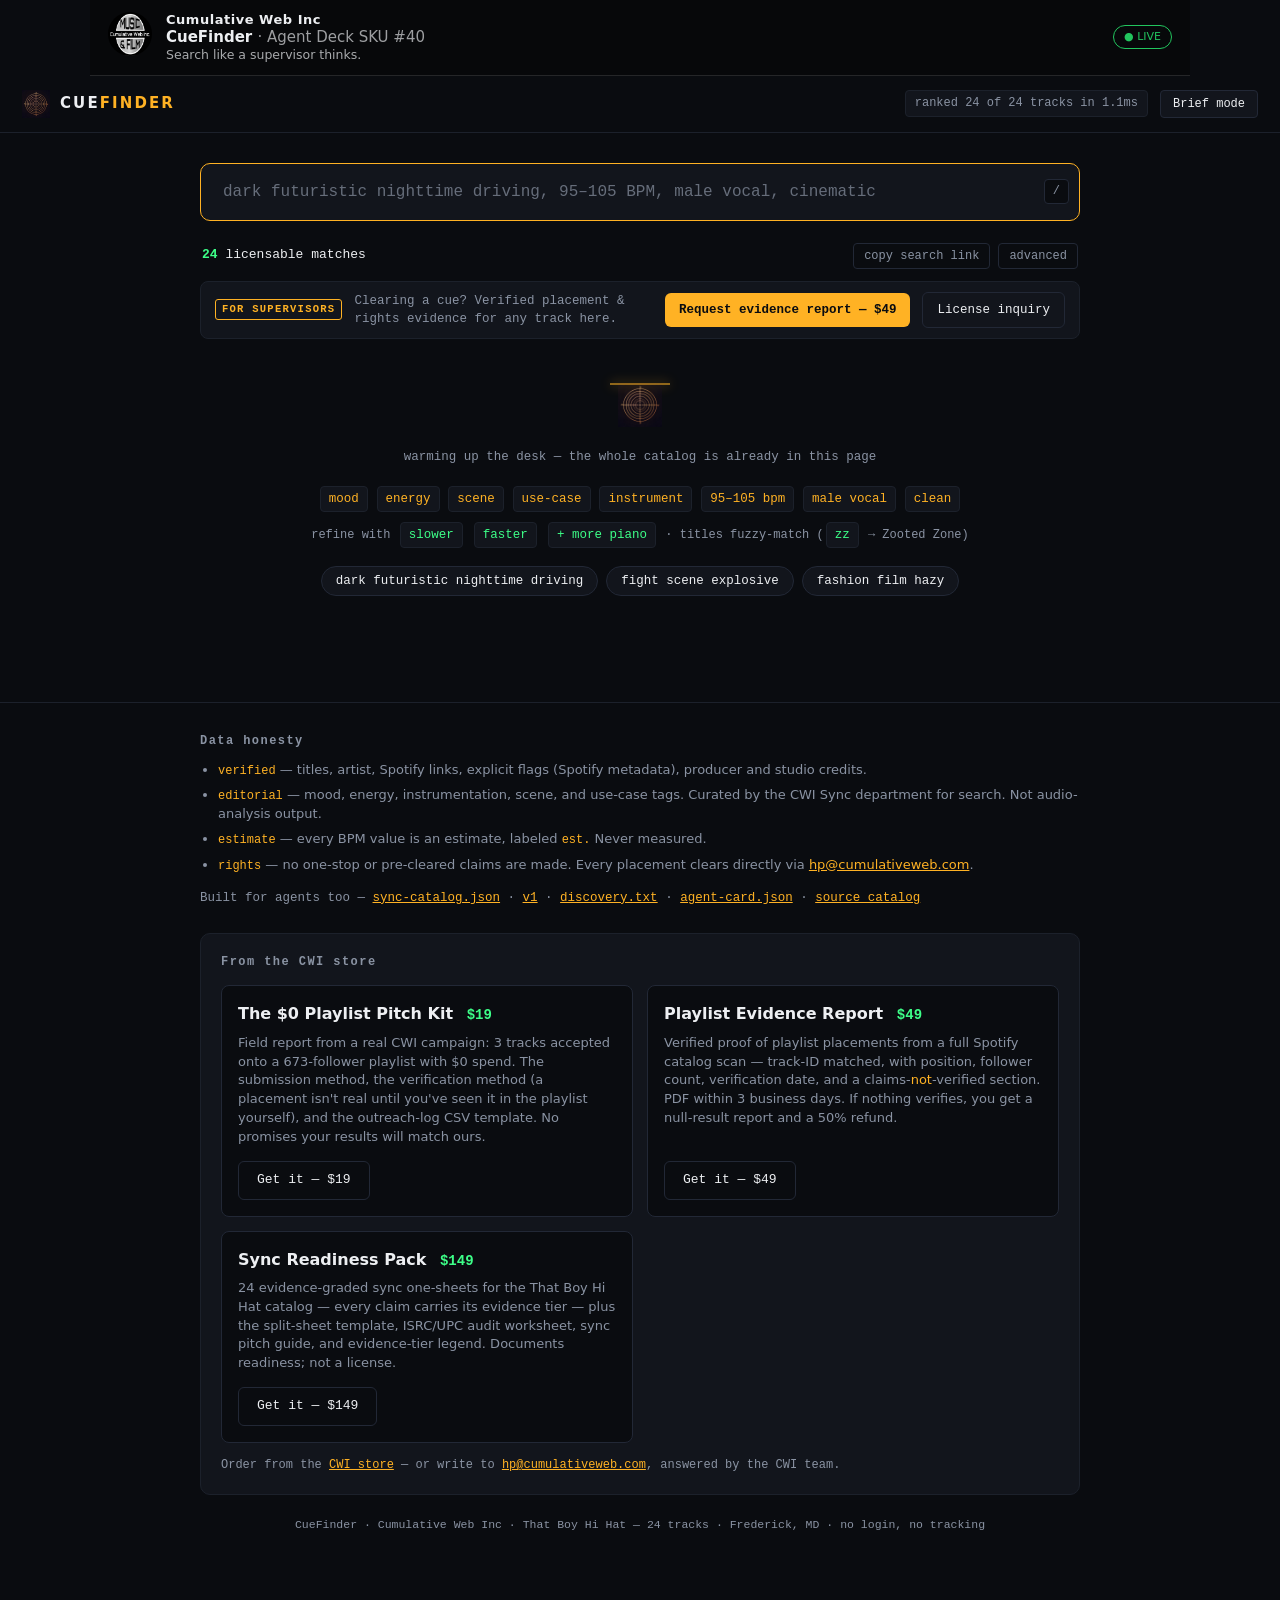
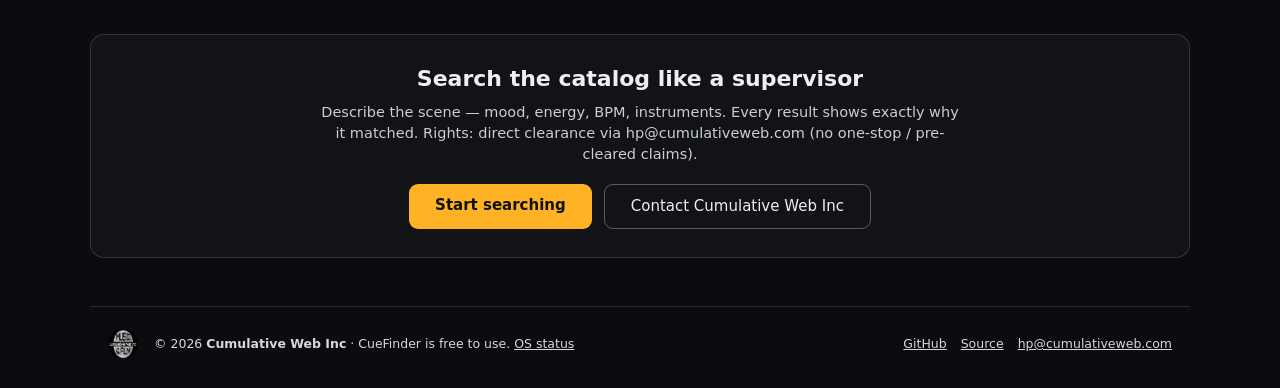
==== commit bb86e91f: "fix: meta description track count 24 -> 23 (verified against sync-catalog.json)" ====
--- a/index.html
+++ b/index.html
@@ -4,7 +4,7 @@
 <meta charset="UTF-8">
 <meta name="viewport" content="width=device-width, initial-scale=1.0">
 <title>CueFinder — Search like a supervisor thinks</title>
-<meta name="description" content="CueFinder: natural-language sync discovery over the That Boy Hi Hat catalog — 24 tracks. Mood, energy, BPM, scene. No login. Every result licensable via direct clearance.">
+<meta name="description" content="CueFinder: natural-language sync discovery over the That Boy Hi Hat catalog — 23 tracks. Mood, energy, BPM, scene. No login. Every result licensable via direct clearance.">
 <link rel="canonical" href="https://cumulativewebinc.github.io/cwi-cuefinder/">
 <meta property="og:type" content="website">
 <meta property="og:site_name" content="CueFinder">
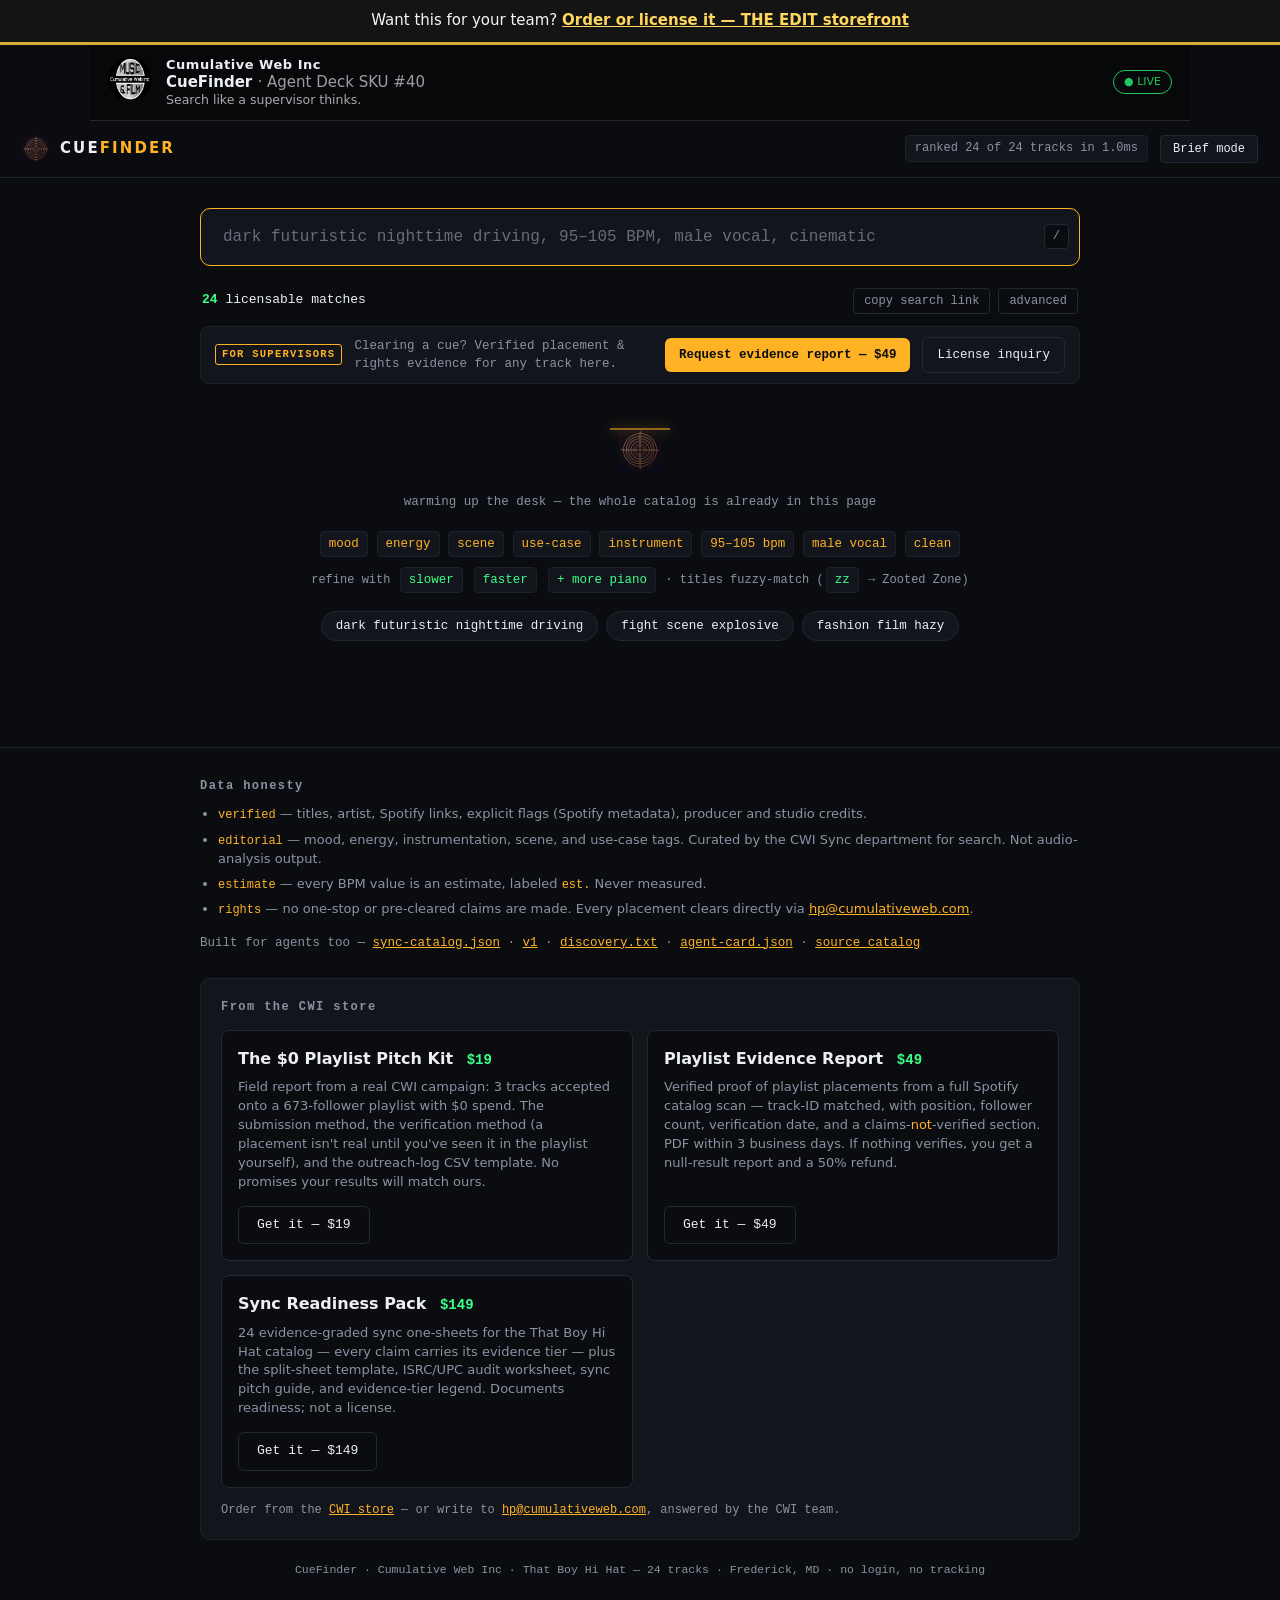
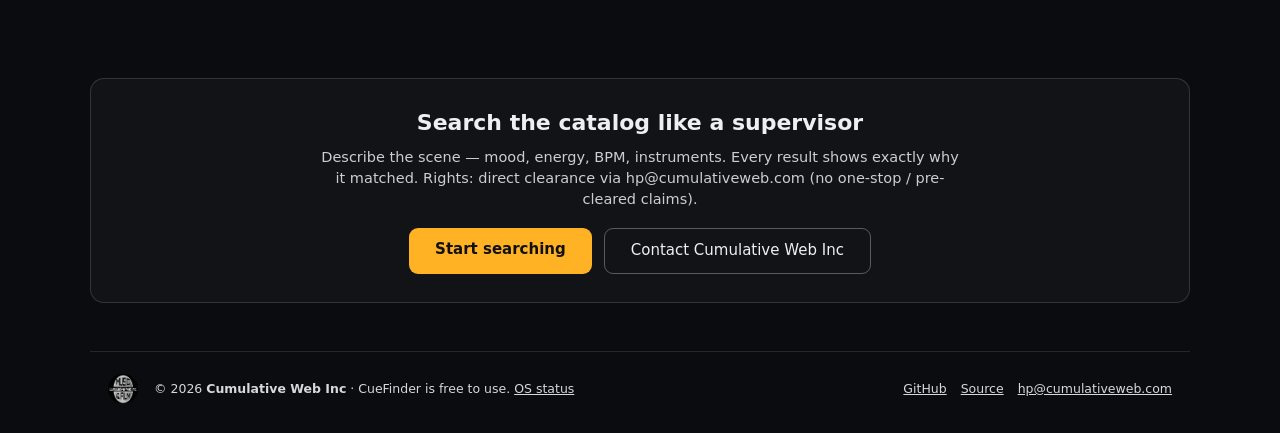
==== commit a60d135d: "Wire THE EDIT storefront CTA (order/license banner)" ====
--- a/index.html
+++ b/index.html
@@ -40,6 +40,8 @@
 <script type="application/ld+json">{"@context": "https://schema.org", "@type": "SoftwareApplication", "name": "CueFinder", "applicationCategory": "DeveloperApplication", "operatingSystem": "Web", "url": "https://cumulativewebinc.github.io/cwi-cuefinder/", "author": {"@type": "Organization", "name": "Cumulative Web Inc", "url": "https://github.com/CumulativeWebInc"}, "offers": {"@type": "Offer", "price": "0", "priceCurrency": "USD"}, "description": "Natural-language sync search over the 24-track That Boy Hi Hat catalog: moods, BPM, instrumentation, scenes, use cases \u2014 with transparent match explanations and a DIRECT CLEARANCE badge on every result.", "isAccessibleForFree": true}</script>
 </head>
 <body>
+<!-- CWI-STORE-CTA -->
+<div style="background:#141414;color:#f5f5f5;text-align:center;padding:10px 16px;font-family:system-ui,-apple-system,'Segoe UI',sans-serif;font-size:15px;line-height:1.45;border-bottom:3px solid #d4af37">Want this for your team? <a href="https://cumulativewebinc.github.io/cwi-edit/" style="color:#ffd75e;font-weight:700;text-decoration:underline">Order or license it — THE EDIT storefront</a></div>
 <!-- CWI-OS:brand-header -->
 <div class="cwi-os-header" style="display:flex;align-items:center;gap:14px;padding:12px 18px;border-bottom:1px solid rgba(255,255,255,.12);background:rgba(0,0,0,.35);max-width:1100px;margin:0 auto;">
 <a href="https://cumulativewebinc.github.io/cwi-cuefinder/" aria-label="Cumulative Web Inc — CueFinder home"><img src="brand/cwi-logo.jpg" alt="Cumulative Web Inc logo" style="width:44px;height:44px;border-radius:50%;object-fit:cover;flex:none;"></a>
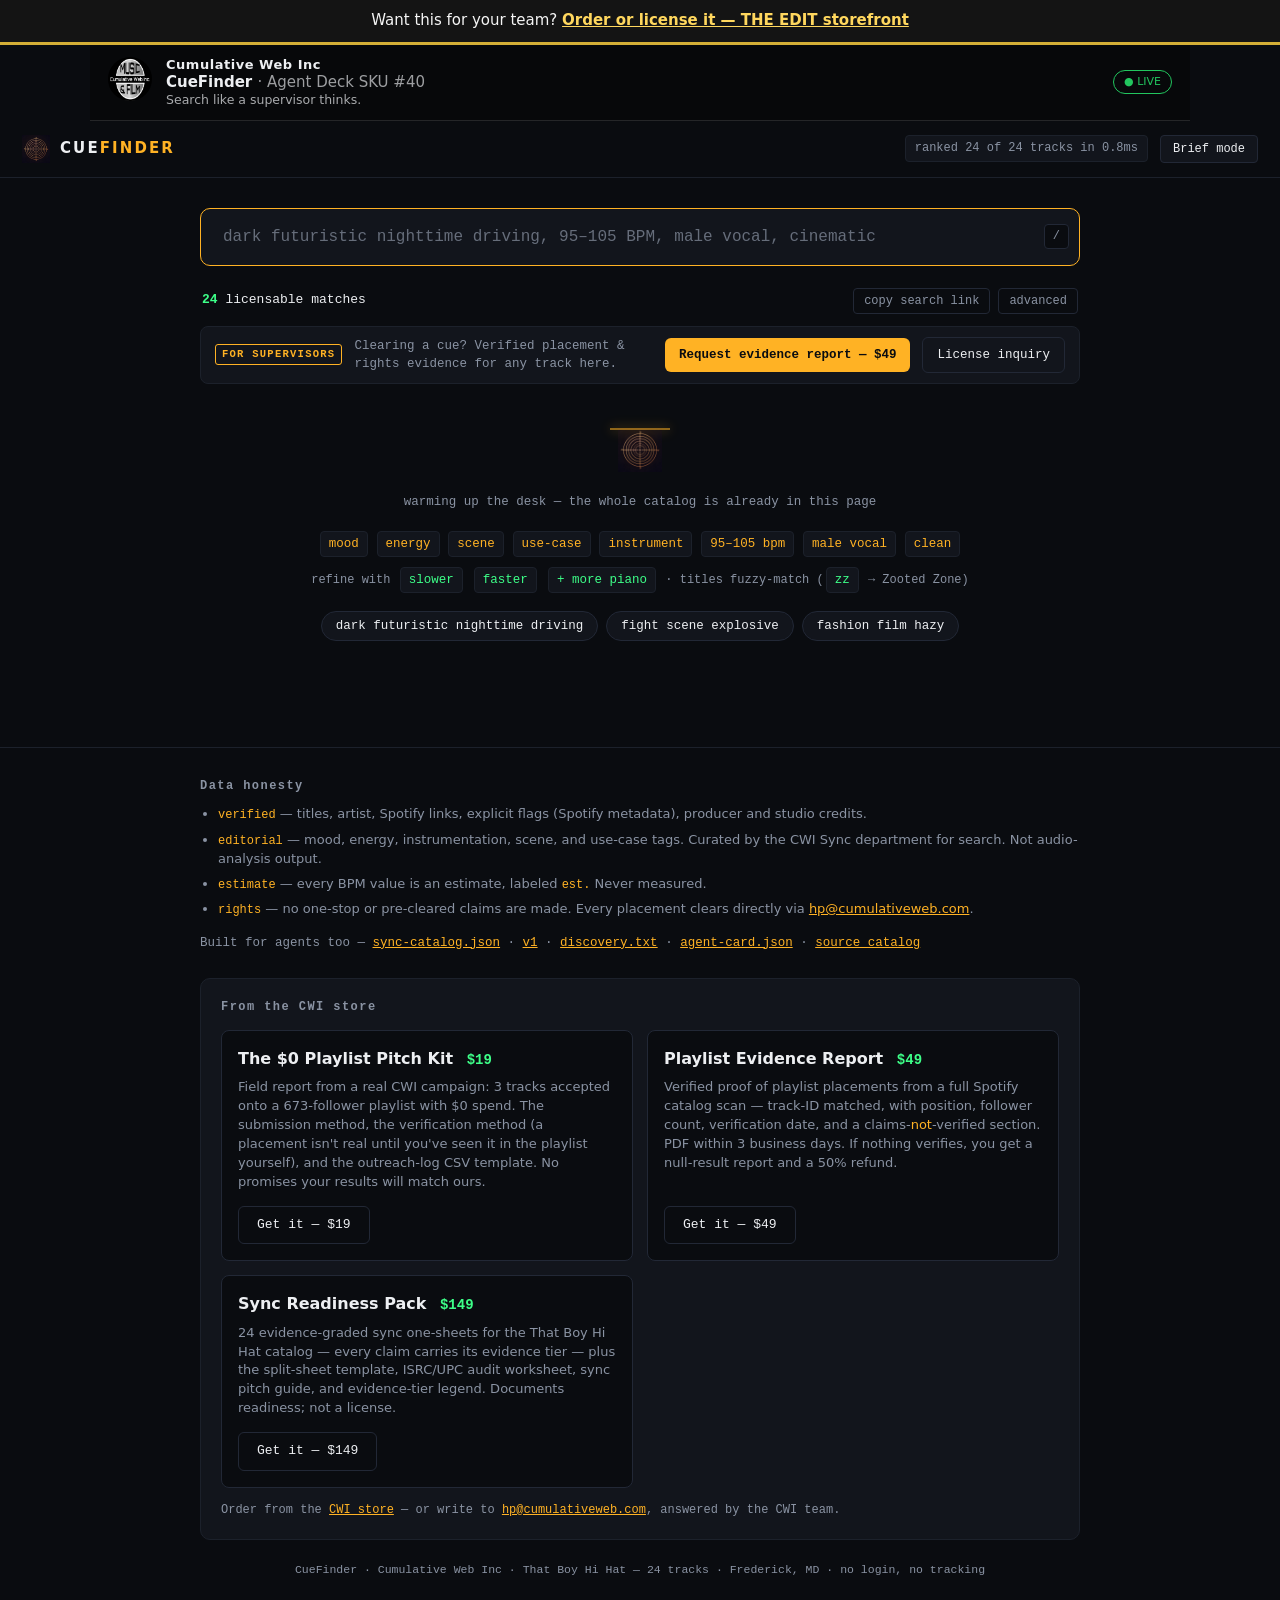
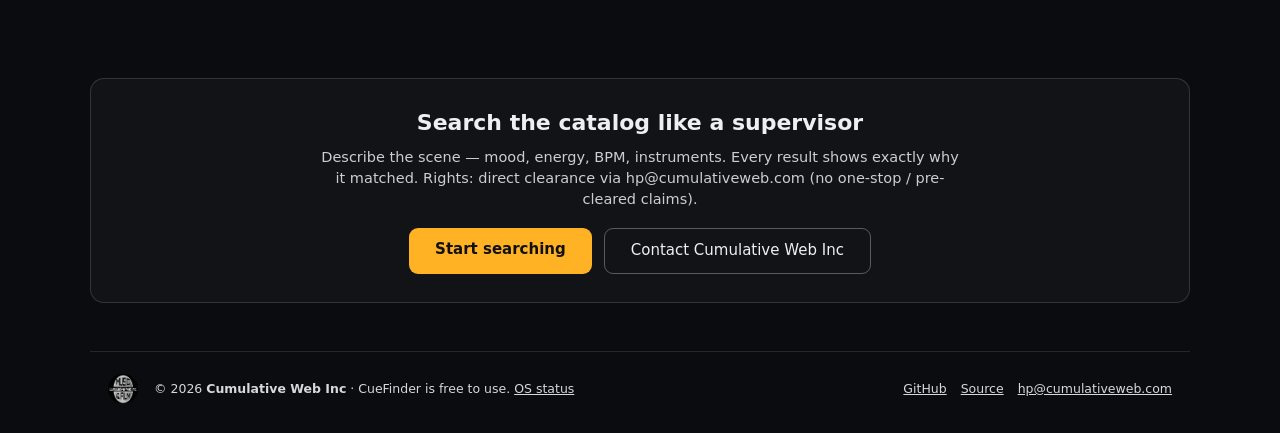
==== commit b6e7ff78: "Sync embedded JSON-LD with schema.json (add schema_version)" ====
--- a/index.html
+++ b/index.html
@@ -37,7 +37,23 @@
 <meta name="twitter:title" content="CueFinder — Search like a supervisor thinks.">
 <meta name="twitter:description" content="Natural-language sync search over the 24-track That Boy Hi Hat catalog: moods, BPM, instrumentation, scenes, use cases — with transparent match explanations and a DIRECT CLEARANCE badge on every resul">
 <meta name="twitter:image" content="https://cumulativewebinc.github.io/cwi-cuefinder/brand/cwi-logo.jpg">
-<script type="application/ld+json">{"@context": "https://schema.org", "@type": "SoftwareApplication", "name": "CueFinder", "applicationCategory": "DeveloperApplication", "operatingSystem": "Web", "url": "https://cumulativewebinc.github.io/cwi-cuefinder/", "author": {"@type": "Organization", "name": "Cumulative Web Inc", "url": "https://github.com/CumulativeWebInc"}, "offers": {"@type": "Offer", "price": "0", "priceCurrency": "USD"}, "description": "Natural-language sync search over the 24-track That Boy Hi Hat catalog: moods, BPM, instrumentation, scenes, use cases \u2014 with transparent match explanations and a DIRECT CLEARANCE badge on every result.", "isAccessibleForFree": true}</script>
+<script type="application/ld+json">
+{
+  "@context": "https://schema.org",
+  "@type": "SoftwareApplication",
+  "name": "CueFinder (#40)",
+  "url": "https://cumulativewebinc.github.io/cwi-cuefinder/",
+  "applicationCategory": "MultimediaApplication",
+  "operatingSystem": "Web",
+  "author": {
+    "@type": "Organization",
+    "name": "Cumulative Web Inc",
+    "url": "https://cumulativeweb.com/"
+  },
+  "description": "Command-palette natural-language sync search over 24 tracks with timing readouts and clearance badges.",
+  "schema_version": "1.0.0"
+}
+</script>
 </head>
 <body>
 <!-- CWI-STORE-CTA -->
